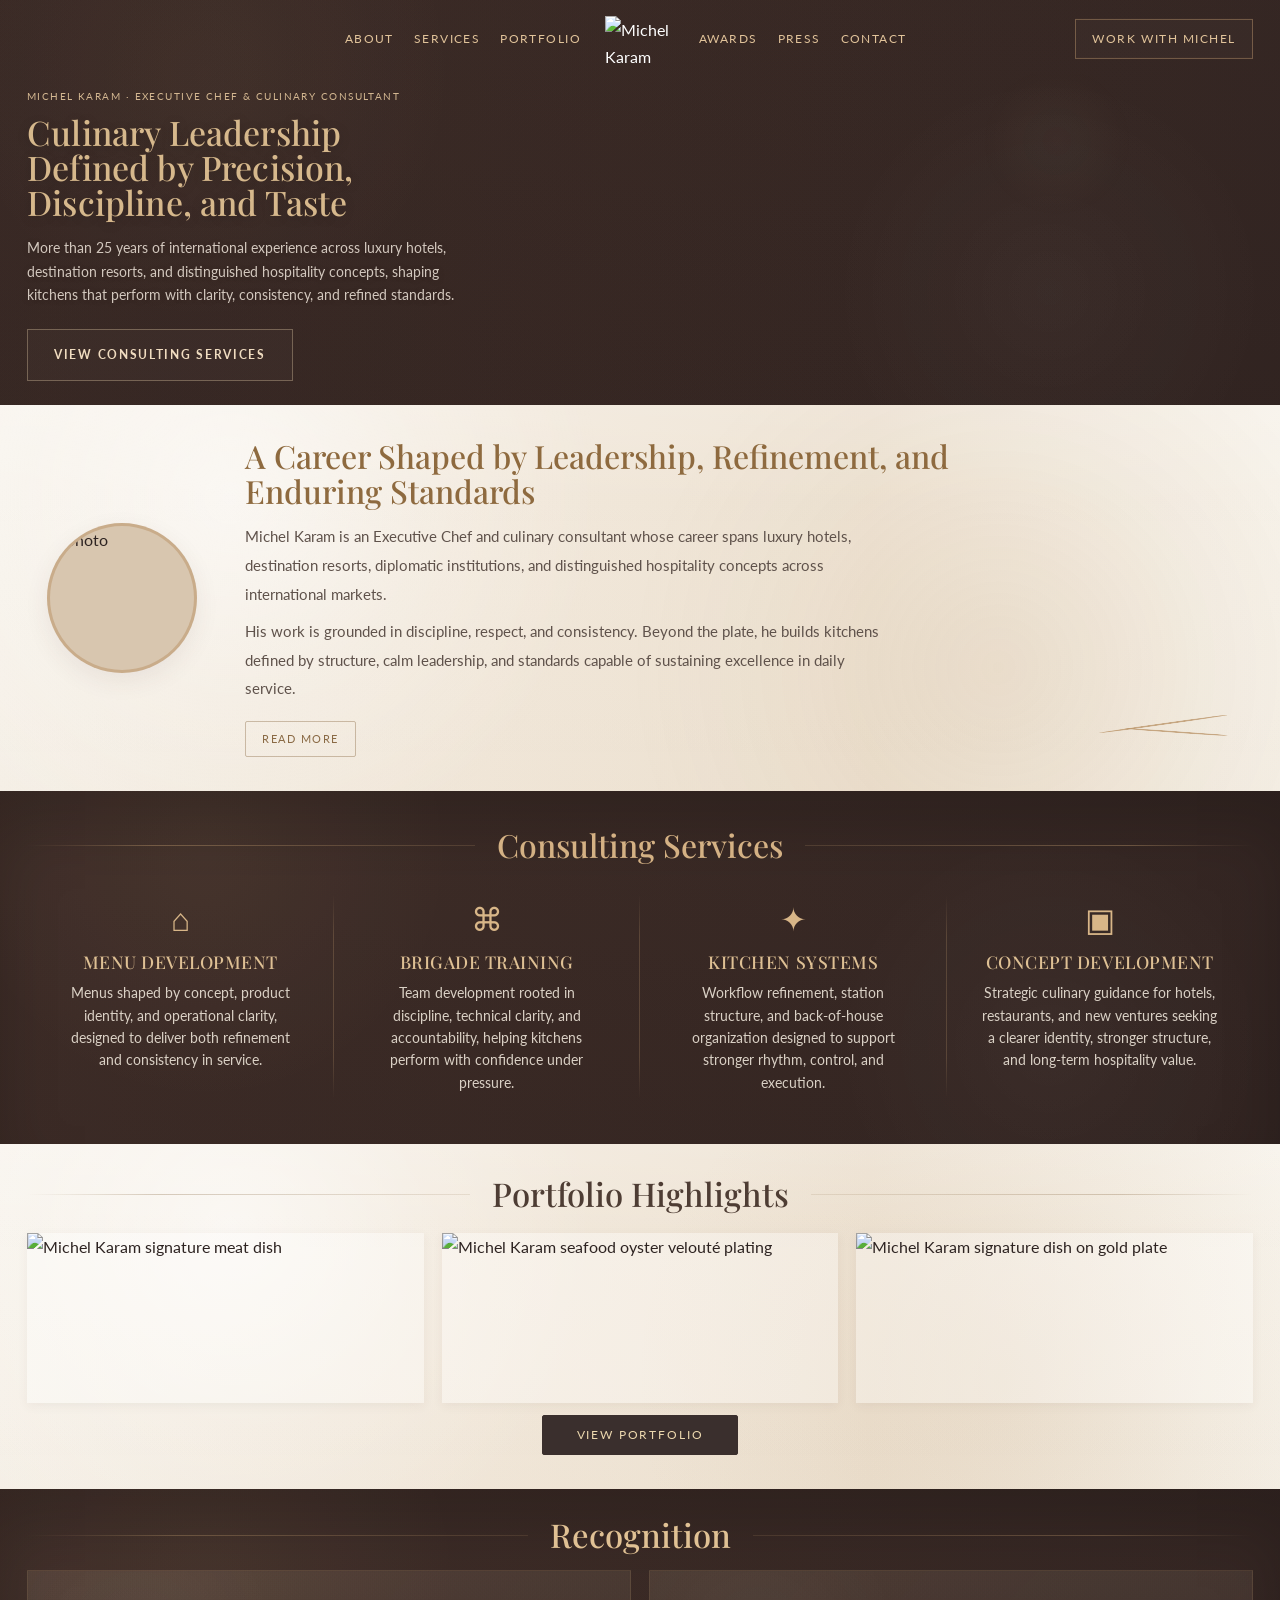
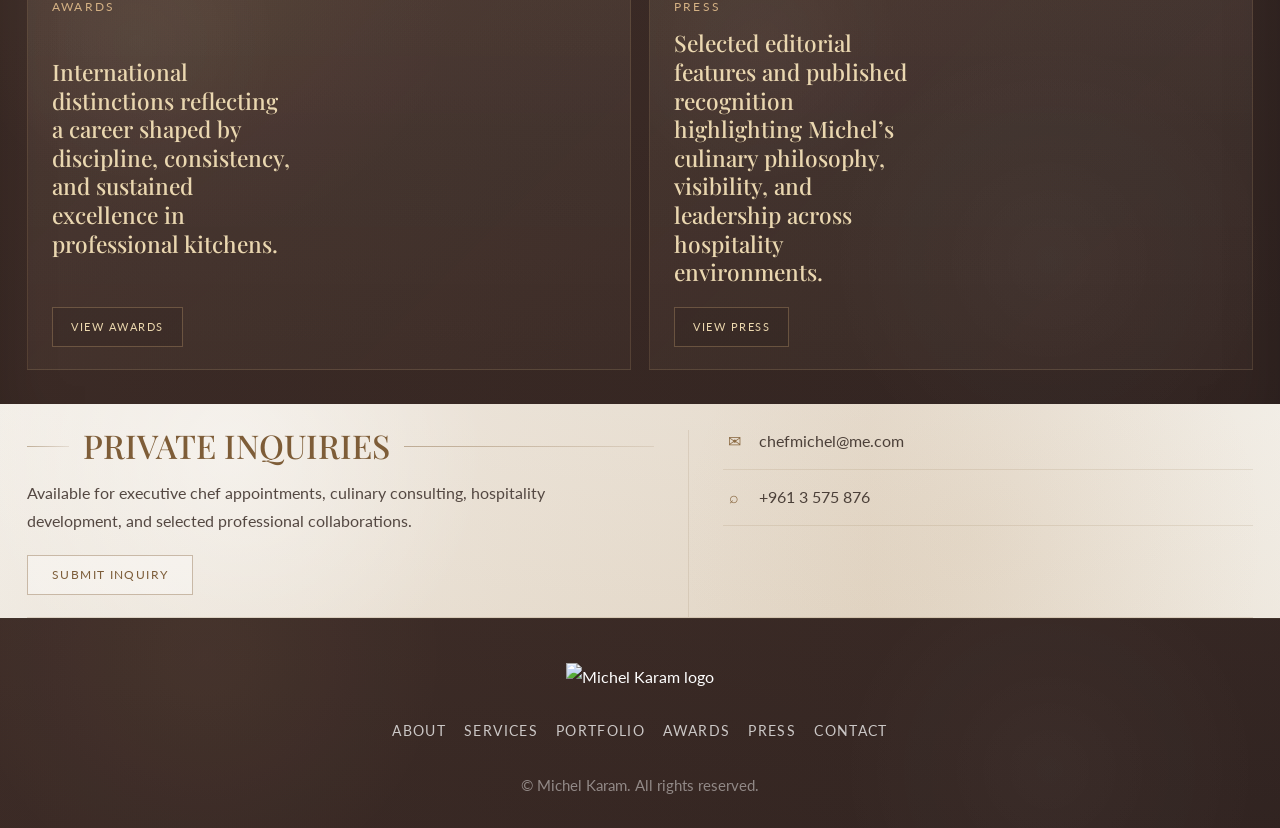
==== index.html @ e35ed252 "update" ====
<!DOCTYPE html>
<html lang="en">
<head>
  <meta charset="UTF-8" />
  <meta name="viewport" content="width=device-width, initial-scale=1.0" />
  <link rel="icon" type="image/png" href="/chef-michel-karam/assets/favicon/favicon.png">

  <title>Michel Karam | Executive Chef & Culinary Consultant</title>
  <meta
    name="description"
    content="Michel Karam is an Executive Chef and culinary consultant with over 25 years of international experience shaping refined kitchens, hospitality concepts, and high-performance culinary operations."
  />

  <!-- Fonts -->
  <link rel="preconnect" href="https://fonts.googleapis.com" />
  <link rel="preconnect" href="https://fonts.gstatic.com" crossorigin />
  <link
    href="https://fonts.googleapis.com/css2?family=Cormorant+Garamond:wght@400;500;600;700&family=Lato:wght@300;400;400;700&family=Playfair+Display:wght@500;600;700;800&display=swap"
    rel="stylesheet"
  />

  <link rel="stylesheet" href="style.css" />
</head>
<body>

  <!-- HERO / TOP SECTION -->
  <section class="hero-shell">
    <div class="hero-shell-overlay"></div>

    <header class="hero-header">
      <div class="container hero-header-inner">
        <div class="hero-nav-center">
          <nav class="hero-nav hero-nav-left">
            <a href="about.html">About</a>
            <a href="services.html">Services</a>
            <a href="portfolio.html">Portfolio</a>
          </nav>

          <a href="index.html" class="hero-brand" aria-label="Michel Karam Home">
            <img src="assets/Logo/mk-monogram.png" alt="Michel Karam monogram" />
          </a>

          <nav class="hero-nav hero-nav-right">
            <a href="awards.html">Awards</a>
            <a href="press.html">Press</a>
            <a href="contact.html">Contact</a>
          </nav>
        </div>

        <a href="contact.html" class="hero-top-cta">Work With Michel</a>

        <button class="nav-toggle hero-mobile-toggle" id="navToggle" aria-label="Open menu" aria-expanded="false">
          <span></span>
          <span></span>
          <span></span>
        </button>
      </div>

      <div class="container">
        <nav class="mobile-hero-nav" id="siteNav">
          <a href="about.html">About</a>
          <a href="services.html">Services</a>
          <a href="portfolio.html">Portfolio</a>
          <a href="awards.html">Awards</a>
          <a href="press.html">Press</a>
          <a href="contact.html">Contact</a>
        </nav>
      </div>
    </header>

    <div class="container hero-stage">
      <div class="hero-text-block reveal">
        <p class="hero-kicker">Michel Karam · Executive Chef &amp; Culinary Consultant</p>
        <h1>
          Culinary Leadership
          <br />
          Defined by Precision,
          <br />
          Discipline, and Taste
        </h1>

        <p class="hero-subtext">
          More than 25 years of international experience across luxury hotels, destination resorts, and distinguished hospitality concepts, shaping kitchens that perform with clarity, consistency, and refined standards.
        </p>

        <a href="services.html" class="hero-outline-btn">View Consulting Services</a>
      </div>

      <div class="hero-image-side reveal" aria-hidden="true">
        <div class="hero-figure"></div>
      </div>
    </div>
  </section>

  <!-- About Preview -->
  <section class="section section-paper about-preview-section">
    <div class="container">
      <div class="about-preview-wrap">
        <div class="about-preview-image reveal">
          <div class="portrait-circle">
            <img
  src="assets/Chef/DSC_0033.JPG"
  alt="photo"
/>
          </div>
        </div>

        <div class="about-preview-content reveal">
          <p class="eyebrow eyebrow-dark">About Michel Karam</p>

          <h2 class="about-title">
            A Career Shaped by
            Leadership, Refinement,
            and Enduring Standards
          </h2>

          <p class="about-copy">
            Michel Karam is an Executive Chef and culinary consultant whose career spans luxury hotels, destination resorts, diplomatic institutions, and distinguished hospitality concepts across international markets.
          </p>

          <p class="about-copy">
            His work is grounded in discipline, respect, and consistency. Beyond the plate, he builds kitchens defined by structure, calm leadership, and standards capable of sustaining excellence in daily service.
          </p>

          <div class="about-preview-bottom">
            <a href="about.html" class="btn btn-light-outline">Read More</a>
          </div>
        </div>

        <div class="about-preview-accent reveal" aria-hidden="true">
          <div class="about-signature-line"></div>
        </div>
      </div>
    </div>
  </section>

  <!-- Services -->
  <section class="section section-stone services-showcase">
    <div class="container">
      <div class="services-heading reveal">
        <span class="services-line"></span>
        <h2>Consulting Services</h2>
        <span class="services-line"></span>
      </div>

      <div class="services-showcase-grid">
        <article class="service-showcase-card reveal">
          <div class="service-showcase-icon">⌂</div>
          <h3>Menu Development</h3>
          <p>
            Menus shaped by concept, product identity, and operational clarity, designed to deliver both refinement and consistency in service.
          </p>
        </article>

        <article class="service-showcase-card reveal">
          <div class="service-showcase-icon">⌘</div>
          <h3>Brigade Training</h3>
          <p>
            Team development rooted in discipline, technical clarity, and accountability, helping kitchens perform with confidence under pressure.
          </p>
        </article>

        <article class="service-showcase-card reveal">
          <div class="service-showcase-icon">✦</div>
          <h3>Kitchen Systems</h3>
          <p>
            Workflow refinement, station structure, and back-of-house organization designed to support stronger rhythm, control, and execution.
          </p>
        </article>

        <article class="service-showcase-card reveal">
          <div class="service-showcase-icon">▣</div>
          <h3>Concept Development</h3>
          <p>
            Strategic culinary guidance for hotels, restaurants, and new ventures seeking a clearer identity, stronger structure, and long-term hospitality value.
          </p>
        </article>
      </div>
    </div>
  </section>

  <!-- Portfolio Preview -->
  <section class="section section-paper highlights-showcase">
    <div class="container">
      <div class="highlights-heading reveal">
        <span class="highlights-line"></span>
        <h2>Portfolio Highlights</h2>
        <span class="highlights-line"></span>
      </div>

      <div class="highlights-grid">
        <a href="portfolio.html" class="highlight-card reveal">
          <img
            src="assets/Meat/beef_signature_edited.png"
            alt="Michel Karam signature meat dish"
          />
        </a>

        <a href="portfolio.html" class="highlight-card reveal">
          <img
            src="assets/Seafood/michel-karam-oyster-veloute-plating.png"
            alt="Michel Karam seafood oyster velouté plating"
          />
        </a>

        <a href="portfolio.html" class="highlight-card reveal">
          <img
            src="assets/Signature_Dishes/michel-karam-modern-salad-gold-plate.png"
            alt="Michel Karam signature dish on gold plate"
          />
        </a>
      </div>

      <div class="highlights-cta reveal">
        <a href="portfolio.html" class="btn btn-dark">View Portfolio</a>
      </div>
    </div>
  </section>

  <!-- Recognition -->
  <section class="section section-stone recognition-showcase">
    <div class="container">
      <div class="recognition-showcase-heading reveal">
        <span class="recognition-line"></span>
        <h2>Recognition</h2>
        <span class="recognition-line"></span>
      </div>

      <div class="recognition-showcase-grid">
        <article class="recognition-showcase-card reveal">
          <p class="recognition-label">Awards</p>
          <h3>International distinctions reflecting a career shaped by discipline, consistency, and sustained excellence in professional kitchens.</h3>
          <a href="awards.html" class="recognition-button">View Awards</a>
        </article>

        <article class="recognition-showcase-card reveal">
          <p class="recognition-label">Press</p>
          <h3>Selected editorial features and published recognition highlighting Michel’s culinary philosophy, visibility, and leadership across hospitality environments.</h3>
          <a href="press.html" class="recognition-button">View Press</a>
        </article>
      </div>
    </div>
  </section>

  <!-- Contact Showcase -->
  <section class="section contact-mockup-band">
    <div class="container">
      <div class="contact-mockup-panel">
        <div class="contact-mockup-top">
          <div class="contact-mockup-left reveal">
            <div class="contact-mockup-heading">
              <span class="contact-mockup-line short"></span>
              <h2>Private Inquiries</h2>
              <span class="contact-mockup-line long"></span>
            </div>

            <p class="contact-mockup-text">
              Available for executive chef appointments, culinary consulting, hospitality development, and selected professional collaborations.
            </p>

            <a href="contact.html" class="contact-mockup-button">Submit Inquiry</a>
          </div>

          <div class="contact-mockup-right reveal">
            <div class="contact-mockup-info-row">
              <span class="contact-mockup-icon">✉</span>
              <a href="mailto:chefmichel@me.com">chefmichel@me.com</a>
            </div>

            <div class="contact-mockup-info-row">
              <span class="contact-mockup-icon">⌕</span>
              <a href="tel:+9613575876">+961 3 575 876</a>
            </div>
          </div>
        </div>
      </div>
    </div>
  </section>

  <footer class="site-footer">
    <div class="container footer-inner">
      <div class="footer-brand">
        <img src="assets/Logo/michel-karam-hero-logo.png" alt="Michel Karam logo" />
      </div>

      <div class="footer-links">
        <a href="about.html">About</a>
        <a href="services.html">Services</a>
        <a href="portfolio.html">Portfolio</a>
        <a href="awards.html">Awards</a>
        <a href="press.html">Press</a>
        <a href="contact.html">Contact</a>
      </div>

      <p class="footer-copy">© Michel Karam. All rights reserved.</p>
    </div>
  </footer>

  <script src="script.js"></script>
</body>
</html>
---- style.css ----
:root {
  --charcoal: #2d2321;
  --charcoal-2: #372a27;
  --charcoal-3: #41312d;
  --gold: #c8a172;
  --gold-deep: #b58c5d;
  --gold-soft: rgba(200, 161, 114, 0.16);
  --ivory: #f5f3ee;
  --ivory-deep: #ece7de;
  --ivory-warm: #efe6d8;
  --ivory-shadow: #e3d6c3;
  --text-light: rgba(255, 255, 255, 0.88);
  --text-muted: rgba(255, 255, 255, 0.68);
  --text-dark: #403a37;
  --text-dark-soft: #5f524b;
  --line-light: rgba(255, 255, 255, 0.12);
  --line-dark: rgba(40, 32, 28, 0.12);

  --font-heading: "Playfair Display", serif;
  --font-body: "Lato", sans-serif;
  --font-accent: "Cormorant Garamond", serif;

  --container: 1240px;
  --radius-lg: 30px;
  --radius-md: 20px;
  --radius-sm: 12px;

  --shadow-soft: 0 12px 34px rgba(0, 0, 0, 0.16);
  --shadow-deep: 0 18px 60px rgba(0, 0, 0, 0.28);

  --transition: 0.32s ease;
}

* {
  margin: 0;
  padding: 0;
  box-sizing: border-box;
}

html {
  scroll-behavior: smooth;
}

body {
  background: var(--charcoal);
  color: #fff;
  font-family: var(--font-body);
  line-height: 1.7;
  overflow-x: hidden;
}

img {
  display: block;
  max-width: 100%;
}

a {
  text-decoration: none;
  color: inherit;
}

button,
input,
textarea {
  font: inherit;
}

.container {
  width: min(100% - 54px, var(--container));
  margin: 0 auto;
}

/* ---------- HERO ---------- */

.hero-shell {
  position: relative;
  height: 405px;
  min-height: 405px;
  max-height: 405px;
  overflow: hidden;
  background:
    linear-gradient(
      180deg,
      rgba(74, 55, 49, 0.14) 0%,
      rgba(45, 33, 31, 0.10) 100%
    ),
    linear-gradient(
      90deg,
      rgba(65, 46, 40, 0.78) 0%,
      rgba(58, 41, 36, 0.82) 50%,
      rgba(50, 36, 33, 0.86) 100%
    ),
    url("assets/Backgrounds/stone-texture.jpg") center/cover no-repeat;
}

.hero-shell::before {
  content: "";
  position: absolute;
  inset: 0;
  background:
    radial-gradient(circle at 16% 18%, rgba(200, 161, 114, 0.06), transparent 22%),
    radial-gradient(circle at 82% 72%, rgba(255, 255, 255, 0.03), transparent 20%);
  mix-blend-mode: screen;
  pointer-events: none;
  z-index: 0;
}

.hero-shell-overlay {
  position: absolute;
  inset: 0;
  z-index: 2;
  background:
    linear-gradient(
      90deg,
      rgba(45, 33, 31, 0.26) 0%,
      rgba(45, 33, 31, 0.18) 22%,
      rgba(45, 33, 31, 0.10) 42%,
      rgba(45, 33, 31, 0.04) 68%,
      rgba(45, 33, 31, 0) 100%
    );
  pointer-events: none;
}

.hero-header {
  position: relative;
  z-index: 5;
  padding-top: 10px;
}

.hero-header-inner {
  position: relative;
  min-height: 58px;
  display: flex;
  align-items: center;
  justify-content: center;
}

.hero-nav-center {
  display: grid;
  grid-template-columns: 1fr auto 1fr;
  align-items: center;
  gap: 24px;
  width: min(100%, 690px);
  margin: 0 auto;
}

.hero-nav {
  display: flex;
  align-items: center;
  gap: 20px;
}

.hero-nav-left {
  justify-content: flex-end;
}

.hero-nav-right {
  justify-content: flex-start;
}

.hero-nav a {
  color: #e1c39a;
  text-transform: uppercase;
  letter-spacing: 0.12em;
  font-size: 0.74rem;
  position: relative;
  transition: var(--transition);
  white-space: nowrap;
}

.hero-nav a::after {
  content: "";
  position: absolute;
  left: 0;
  bottom: -6px;
  width: 0;
  height: 1px;
  background: var(--gold);
  transition: var(--transition);
}

.hero-nav a:hover {
  color: #f0d8b0;
}

.hero-nav a:hover::after {
  width: 100%;
}

.hero-brand {
  width: 70px;
  display: flex;
  align-items: center;
  justify-content: center;
}

.hero-brand img {
  max-height: 47px;
  width: auto;
  object-fit: contain;
  filter: brightness(1.06);
}

.hero-top-cta {
  position: absolute;
  right: 0;
  top: 50%;
  transform: translateY(-50%);
  color: #e1c39a;
  border: 1px solid rgba(200, 161, 114, 0.42);
  padding: 9px 16px;
  text-transform: uppercase;
  letter-spacing: 0.13em;
  font-size: 0.74rem;
  transition: var(--transition);
  background: rgba(255, 255, 255, 0.02);
}

.hero-top-cta:hover {
  background: rgba(200, 161, 114, 0.08);
  border-color: rgba(200, 161, 114, 0.72);
}

.hero-mobile-toggle {
  display: none;
  position: absolute;
  right: 0;
  top: 50%;
  transform: translateY(-50%);
  flex-direction: column;
  gap: 5px;
  background: transparent;
  border: 0;
  cursor: pointer;
}

.hero-mobile-toggle span {
  width: 26px;
  height: 2px;
  background: var(--ivory);
  display: block;
  transition: var(--transition);
}

.mobile-hero-nav {
  display: none;
}

.hero-stage {
  position: relative;
  z-index: 4;
  height: calc(405px - 68px);
  display: grid;
  grid-template-columns: 44% 56%;
  align-items: center;
  gap: 0;
}

.hero-text-block {
  max-width: 500px;
  align-self: center;
  position: relative;
  z-index: 5;
  margin-top: -4px;
}

.hero-kicker {
  color: rgba(225, 195, 154, 0.92);
  text-transform: uppercase;
  letter-spacing: 0.14em;
  font-size: 0.64rem;
  margin-bottom: 10px;
}

.hero-text-block h1 {
  font-family: var(--font-heading);
  font-weight: 500;
  font-size: clamp(2rem, 2.65vw, 3.12rem);
  line-height: 1.03;
  letter-spacing: 0.005em;
  color: #d6b88c;
  margin-bottom: 16px;
  text-shadow: 0 2px 12px rgba(0, 0, 0, 0.18);
}

.hero-subtext {
  max-width: 460px;
  color: rgba(245, 236, 224, 0.82);
  font-size: 0.9rem;
  line-height: 1.65;
  margin-bottom: 22px;
  text-shadow: 0 1px 8px rgba(0, 0, 0, 0.12);
}

.hero-outline-btn {
  display: inline-flex;
  align-items: center;
  justify-content: center;
  min-height: 38px;
  padding: 0 18px;
  border: 1px solid rgba(200, 161, 114, 0.45);
  color: #e1c39a;
  background: rgba(24, 20, 20, 0.12);
  text-transform: uppercase;
  letter-spacing: 0.13em;
  font-size: 0.68rem;
  transition: var(--transition);
}

.hero-outline-btn:hover {
  background: rgba(200, 161, 114, 0.08);
  border-color: rgba(200, 161, 114, 0.72);
  transform: translateY(-1px);
}

.hero-image-side {
  position: relative;
  height: 100%;
  overflow: hidden;
  z-index: 1;
  background: transparent;
}

.hero-figure {
  position: absolute;
  right: -10px;
  bottom: -6px;
  width: 100%;
  height: 100%;
  background: url("assets/Chef/michel-karam-culinary-demonstration.png") no-repeat right bottom / auto 86%;
  filter: saturate(0.82) brightness(0.90) contrast(1.02);
  z-index: 1;
}

.hero-figure::before {
  content: "";
  position: absolute;
  inset: 0;
  background: url("assets/Backgrounds/stone-texture.jpg") center/cover no-repeat;
  opacity: 0.08;
  mix-blend-mode: soft-light;
  pointer-events: none;
}

.hero-figure::after {
  content: "";
  position: absolute;
  inset: 0;
  background: radial-gradient(circle at 70% 20%, rgba(255, 222, 178, 0.03), transparent 14%);
  pointer-events: none;
}

/* ---------- SHARED SECTION BACKGROUNDS ---------- */

.section-stone,
.site-footer {
  background:
    linear-gradient(
      180deg,
      rgba(74, 55, 49, 0.14) 0%,
      rgba(45, 33, 31, 0.10) 100%
    ),
    linear-gradient(
      90deg,
      rgba(65, 46, 40, 0.78) 0%,
      rgba(58, 41, 36, 0.82) 50%,
      rgba(50, 36, 33, 0.86) 100%
    ),
    url("assets/Backgrounds/stone-texture.jpg") center/cover no-repeat;
  position: relative;
  background-repeat: no-repeat;
}

.section-stone::before,
.site-footer::before {
  content: "";
  position: absolute;
  inset: 0;
  background:
    radial-gradient(circle at 16% 18%, rgba(200, 161, 114, 0.06), transparent 22%),
    radial-gradient(circle at 82% 72%, rgba(255, 255, 255, 0.03), transparent 20%);
  mix-blend-mode: screen;
  pointer-events: none;
}

.section-paper {
  position: relative;
  color: var(--charcoal);
  background:
    linear-gradient(
      90deg,
      #f7f2ea 0%,
      #f1e7d9 38%,
      #ece0cf 68%,
      #f6f1e8 100%
    );
}

.section-paper::before {
  content: "";
  position: absolute;
  inset: 0;
  pointer-events: none;
  background:
    radial-gradient(circle at 18% 24%, rgba(255,255,255,0.55) 0%, rgba(255,255,255,0.18) 18%, transparent 34%),
    radial-gradient(circle at 78% 68%, rgba(181,140,93,0.10) 0%, rgba(181,140,93,0.03) 20%, transparent 36%),
    linear-gradient(
      180deg,
      rgba(255,255,255,0.22) 0%,
      rgba(255,255,255,0.08) 24%,
      rgba(227,214,195,0.10) 100%
    );
  z-index: 0;
}

.section-paper::after {
  content: "";
  position: absolute;
  inset: 0;
  pointer-events: none;
  z-index: 0;
  opacity: 0.35;
  background-image:
    radial-gradient(rgba(120, 96, 70, 0.10) 0.55px, transparent 0.7px),
    radial-gradient(rgba(255,255,255,0.22) 0.45px, transparent 0.6px),
    linear-gradient(rgba(255,255,255,0.04), rgba(255,255,255,0.02));
  background-size:
    8px 8px,
    13px 13px,
    100% 100%;
  background-position:
    0 0,
    4px 5px,
    0 0;
  mix-blend-mode: multiply;
}

/* ---------- GENERAL SECTION STYLES ---------- */

.section {
  padding: 110px 0;
  position: relative;
}

.section > .container {
  position: relative;
  z-index: 1;
}

.section-heading {
  max-width: 900px;
  margin-bottom: 44px;
}

.section-heading.center {
  text-align: center;
  margin-inline: auto;
}

.eyebrow,
.eyebrow-dark {
  font-size: 0.9rem;
  text-transform: uppercase;
  letter-spacing: 0.22em;
  margin-bottom: 16px;
  font-weight: 700;
}

.eyebrow {
  color: var(--gold);
}

.eyebrow-dark {
  color: #8f7440;
}

.section-title {
  font-family: var(--font-heading);
  font-size: clamp(2.1rem, 3.6vw, 3.7rem);
  line-height: 1.1;
  margin-bottom: 16px;
}

.section-title-dark {
  color: #5f4a2c;
}

.section-text {
  font-size: 1.05rem;
  color: var(--text-light);
  margin-bottom: 18px;
}

.section-text-dark {
  color: var(--text-dark);
}

/* ---------- ABOUT PREVIEW ---------- */

.about-preview-section {
  padding-top: 34px;
  padding-bottom: 34px;
}

.about-preview-wrap {
  display: grid;
  grid-template-columns: 190px minmax(0, 1fr) 180px;
  align-items: center;
  gap: 28px;
  min-height: 210px;
}

.about-preview-image {
  display: flex;
  justify-content: center;
  align-items: center;
}

.portrait-circle {
  width: 150px;
  height: 150px;
  border-radius: 50%;
  overflow: hidden;
  border: 3px solid rgba(181, 140, 93, 0.45);
  box-shadow: 0 8px 24px rgba(77, 55, 47, 0.08);
  background: #d8c6af;
}

.portrait-circle img {
  width: 100%;
  height: 100%;
  object-fit: cover;
}

.about-preview-content {
  max-width: 100%;
}

.about-preview-content .eyebrow {
  display: none;
}

.about-title {
  font-family: var(--font-heading);
  font-weight: 500;
  font-size: 2rem;
  line-height: 1.08;
  color: #8e6a3f;
  margin-bottom: 14px;
}

.about-copy {
  max-width: 640px;
  color: var(--text-dark-soft);
  font-size: 0.95rem;
  line-height: 1.9;
  margin-bottom: 8px;
}

.about-preview-bottom {
  margin-top: 18px;
}

.about-preview-accent {
  display: flex;
  align-items: flex-end;
  justify-content: center;
  min-height: 100%;
}

.about-signature-line {
  position: relative;
  width: 130px;
  height: 52px;
}

.about-signature-line::before,
.about-signature-line::after {
  content: "";
  position: absolute;
  left: 0;
  right: 0;
  border-bottom: 2px solid rgba(181, 140, 93, 0.7);
  border-radius: 50%;
}

.about-signature-line::before {
  top: 18px;
  transform: rotate(-8deg);
}

.about-signature-line::after {
  top: 26px;
  width: 80%;
  left: 20%;
  transform: rotate(4deg);
}

/* ---------- BUTTONS ---------- */

.btn {
  display: inline-flex;
  align-items: center;
  justify-content: center;
  min-height: 54px;
  padding: 0 24px;
  border-radius: 2px;
  font-size: 0.94rem;
  text-transform: uppercase;
  letter-spacing: 0.14em;
  transition: var(--transition);
  border: 1px solid transparent;
}

.btn-gold {
  background: transparent;
  border-color: rgba(200, 161, 114, 0.6);
  color: #ecd8ae;
}

.btn-gold:hover {
  background: rgba(200, 161, 114, 0.1);
  transform: translateY(-2px);
}

.btn-dark {
  background: #2e2727;
  color: var(--ivory);
  border-color: #2e2727;
}

.btn-dark:hover {
  background: #3a3232;
}

.btn-light-outline {
  min-height: 36px;
  padding: 0 16px;
  background: transparent;
  color: #8a6a45;
  border-color: rgba(138, 106, 69, 0.4);
  font-size: 0.68rem;
  letter-spacing: 0.14em;
}

.btn-light-outline:hover {
  background: rgba(123, 96, 48, 0.06);
}

/* ---------- SERVICES SHOWCASE ---------- */

.services-showcase {
  padding-top: 38px;
  padding-bottom: 38px;
}

.services-heading {
  display: grid;
  grid-template-columns: 1fr auto 1fr;
  align-items: center;
  gap: 22px;
  margin-bottom: 26px;
}

.services-heading h2 {
  font-family: var(--font-heading);
  font-weight: 500;
  font-size: 2rem;
  line-height: 1;
  color: #d4b184;
  text-align: center;
}

.services-line {
  height: 1px;
  background: linear-gradient(
    90deg,
    rgba(200, 161, 114, 0) 0%,
    rgba(200, 161, 114, 0.38) 28%,
    rgba(200, 161, 114, 0.18) 100%
  );
}

.services-heading .services-line:last-child {
  background: linear-gradient(
    90deg,
    rgba(200, 161, 114, 0.18) 0%,
    rgba(200, 161, 114, 0.38) 72%,
    rgba(200, 161, 114, 0) 100%
  );
}

.services-showcase-grid {
  display: grid;
  grid-template-columns: repeat(4, 1fr);
  gap: 0;
  align-items: stretch;
}

.service-showcase-card {
  padding: 18px 24px 12px;
  text-align: center;
  position: relative;
}

.service-showcase-card:not(:last-child)::after {
  content: "";
  position: absolute;
  top: 8px;
  right: 0;
  width: 1px;
  height: calc(100% - 16px);
  background: linear-gradient(
    180deg,
    rgba(200, 161, 114, 0) 0%,
    rgba(200, 161, 114, 0.24) 20%,
    rgba(200, 161, 114, 0.24) 80%,
    rgba(200, 161, 114, 0) 100%
  );
}

.service-showcase-icon {
  font-size: 2rem;
  line-height: 1;
  color: #d8b688;
  margin-bottom: 14px;
  font-family: var(--font-accent);
}

.service-showcase-card h3 {
  font-family: var(--font-heading);
  font-weight: 500;
  font-size: 1.1rem;
  line-height: 1.2;
  color: #dec094;
  text-transform: uppercase;
  letter-spacing: 0.03em;
  margin-bottom: 10px;
}

.service-showcase-card p {
  max-width: 235px;
  margin: 0 auto;
  color: rgba(245, 236, 224, 0.86);
  font-size: 0.9rem;
  line-height: 1.55;
}

/* ---------- HIGHLIGHTS SHOWCASE ---------- */

.highlights-showcase {
  padding-top: 34px;
  padding-bottom: 34px;
}

.highlights-heading {
  display: grid;
  grid-template-columns: 1fr auto 1fr;
  align-items: center;
  gap: 22px;
  margin-bottom: 22px;
}

.highlights-heading h2 {
  font-family: var(--font-heading);
  font-weight: 500;
  font-size: 2.05rem;
  line-height: 1;
  color: #4e3d34;
  text-align: center;
}

.highlights-line {
  height: 1px;
  background: linear-gradient(
    90deg,
    rgba(138, 106, 69, 0) 0%,
    rgba(138, 106, 69, 0.32) 30%,
    rgba(138, 106, 69, 0.14) 100%
  );
}

.highlights-heading .highlights-line:last-child {
  background: linear-gradient(
    90deg,
    rgba(138, 106, 69, 0.14) 0%,
    rgba(138, 106, 69, 0.32) 70%,
    rgba(138, 106, 69, 0) 100%
  );
}

.highlights-grid {
  display: grid;
  grid-template-columns: repeat(3, 1fr);
  gap: 18px;
  align-items: stretch;
}

.highlight-card {
  display: block;
  overflow: hidden;
  background: rgba(255, 255, 255, 0.35);
  box-shadow: 0 3px 10px rgba(77, 55, 47, 0.06);
  transition: transform 0.28s ease;
}

.highlight-card:hover {
  transform: translateY(-2px);
}

.highlight-card img {
  width: 100%;
  height: 170px;
  object-fit: cover;
  display: block;
}

.highlights-cta {
  margin-top: 12px;
  display: flex;
  justify-content: center;
}

.highlights-cta .btn-dark {
  min-height: 40px;
  padding: 0 34px;
  background: #3a2f2d;
  border-color: #3a2f2d;
  color: #ecd8ae;
  letter-spacing: 0.16em;
  font-size: 0.72rem;
}

.highlights-cta .btn-dark:hover {
  background: #4a3a35;
  border-color: #4a3a35;
}

/* ---------- RECOGNITION SHOWCASE ---------- */

.recognition-showcase {
  padding-top: 30px;
  padding-bottom: 34px;
}

.recognition-showcase-heading {
  display: grid;
  grid-template-columns: 1fr auto 1fr;
  align-items: center;
  gap: 22px;
  margin: 0 auto 18px;
  text-align: center;
}

.recognition-showcase-heading h2 {
  font-family: var(--font-heading);
  font-weight: 500;
  font-size: 2.05rem;
  line-height: 1;
  color: #e0c194;
  text-align: center;
}

.recognition-line {
  height: 1px;
  background: linear-gradient(
    90deg,
    rgba(200, 161, 114, 0) 0%,
    rgba(200, 161, 114, 0.32) 30%,
    rgba(200, 161, 114, 0.14) 100%
  );
}

.recognition-showcase-heading .recognition-line:last-child {
  background: linear-gradient(
    90deg,
    rgba(200, 161, 114, 0.14) 0%,
    rgba(200, 161, 114, 0.32) 70%,
    rgba(200, 161, 114, 0) 100%
  );
}

.recognition-showcase-grid {
  display: grid;
  grid-template-columns: repeat(2, 1fr);
  gap: 18px;
  align-items: stretch;
}

.recognition-showcase-card {
  position: relative;
  min-height: 190px;
  padding: 26px 24px 22px;
  background:
    linear-gradient(
      180deg,
      rgba(255, 255, 255, 0.045) 0%,
      rgba(255, 255, 255, 0.015) 100%
    ),
    linear-gradient(
      135deg,
      rgba(200, 161, 114, 0.05) 0%,
      rgba(200, 161, 114, 0.015) 100%
    );
  border: 1px solid rgba(200, 161, 114, 0.16);
  display: flex;
  flex-direction: column;
  justify-content: space-between;
  overflow: hidden;
}

.recognition-showcase-card::before {
  content: "";
  position: absolute;
  inset: 0;
  background:
    radial-gradient(circle at 18% 18%, rgba(255,255,255,0.035), transparent 24%),
    linear-gradient(
      180deg,
      rgba(200,161,114,0.03) 0%,
      rgba(200,161,114,0) 42%
    );
  pointer-events: none;
}

.recognition-label {
  position: relative;
  z-index: 1;
  color: #d4b184;
  text-transform: uppercase;
  letter-spacing: 0.18em;
  font-size: 0.76rem;
  margin-bottom: 12px;
}

.recognition-showcase-card h3 {
  position: relative;
  z-index: 1;
  font-family: var(--font-heading);
  font-weight: 500;
  font-size: 1.42rem;
  line-height: 1.26;
  color: #ead7b0;
  max-width: 17ch;
  margin-bottom: 20px;
}

.recognition-button {
  position: relative;
  z-index: 1;
  display: inline-flex;
  align-items: center;
  justify-content: center;
  min-height: 40px;
  padding: 0 18px;
  width: fit-content;
  border: 1px solid rgba(200, 161, 114, 0.34);
  color: #ecd8ae;
  background: rgba(24, 20, 20, 0.14);
  text-transform: uppercase;
  letter-spacing: 0.14em;
  font-size: 0.68rem;
  transition: var(--transition);
}

.recognition-button:hover {
  background: rgba(200, 161, 114, 0.08);
  border-color: rgba(200, 161, 114, 0.62);
  transform: translateY(-1px);
}

/* ---------- CONTACT MOCKUP BAND ---------- */

.contact-mockup-band {
  padding-top: 0;
  padding-bottom: 0;
  background:
    linear-gradient(
      90deg,
      rgba(247, 242, 234, 0.97) 0%,
      rgba(241, 231, 217, 0.95) 40%,
      rgba(236, 224, 207, 0.95) 68%,
      rgba(246, 241, 232, 0.97) 100%
    );
  position: relative;
}

.contact-mockup-band::before {
  content: "";
  position: absolute;
  inset: 0;
  background:
    radial-gradient(circle at 18% 22%, rgba(255,255,255,0.42), transparent 24%),
    radial-gradient(circle at 76% 62%, rgba(181,140,93,0.08), transparent 30%),
    linear-gradient(
      180deg,
      rgba(255,255,255,0.14) 0%,
      rgba(227,214,195,0.08) 100%
    );
  pointer-events: none;
}

.contact-mockup-band::after {
  content: "";
  position: absolute;
  inset: 0;
  pointer-events: none;
  opacity: 0.22;
  background-image:
    radial-gradient(rgba(120, 96, 70, 0.10) 0.55px, transparent 0.7px),
    radial-gradient(rgba(255,255,255,0.18) 0.45px, transparent 0.6px);
  background-size: 8px 8px, 13px 13px;
  background-position: 0 0, 4px 5px;
  mix-blend-mode: multiply;
}

.contact-mockup-band .container {
  position: relative;
  z-index: 1;
}

.contact-mockup-panel {
  padding: 26px 0 0;
}

.contact-mockup-top {
  display: grid;
  grid-template-columns: 1.08fr 0.92fr;
  gap: 0;
  align-items: stretch;
  border-bottom: 1px solid rgba(138, 106, 69, 0.18);
}

.contact-mockup-left {
  padding: 0 34px 22px 0;
  border-right: 1px solid rgba(138, 106, 69, 0.14);
}

.contact-mockup-heading {
  display: grid;
  grid-template-columns: 42px auto 1fr;
  align-items: center;
  gap: 14px;
  margin-bottom: 16px;
}

.contact-mockup-heading h2 {
  font-family: var(--font-heading);
  font-weight: 500;
  font-size: 2.05rem;
  line-height: 1;
  color: #7e5d38;
  text-transform: uppercase;
}

.contact-mockup-line {
  height: 1px;
  background: linear-gradient(
    90deg,
    rgba(138, 106, 69, 0.48) 0%,
    rgba(138, 106, 69, 0.14) 100%
  );
}

.contact-mockup-line.short {
  width: 42px;
}

.contact-mockup-line.long {
  width: 100%;
}

.contact-mockup-text {
  max-width: 560px;
  color: #544842;
  font-size: 1rem;
  line-height: 1.75;
  margin-bottom: 20px;
}

.contact-mockup-button {
  display: inline-flex;
  align-items: center;
  justify-content: center;
  min-height: 40px;
  padding: 0 24px;
  border: 1px solid rgba(138, 106, 69, 0.42);
  background: rgba(255, 255, 255, 0.32);
  color: #7d5d39;
  text-transform: uppercase;
  letter-spacing: 0.12em;
  font-size: 0.72rem;
  transition: var(--transition);
}

.contact-mockup-button:hover {
  background: rgba(138, 106, 69, 0.06);
  border-color: rgba(138, 106, 69, 0.68);
  transform: translateY(-1px);
}

.contact-mockup-right {
  padding: 0 0 22px 34px;
  display: flex;
  flex-direction: column;
  justify-content: flex-start;
}

.contact-mockup-info-row {
  display: flex;
  align-items: center;
  gap: 14px;
  padding: 0 0 16px;
  margin-bottom: 16px;
  border-bottom: 1px solid rgba(138, 106, 69, 0.14);
}

.contact-mockup-icon {
  width: 22px;
  text-align: center;
  color: #8b6a43;
  font-size: 1rem;
  line-height: 1;
  flex: 0 0 22px;
}

.contact-mockup-info-row a {
  color: #4c4039;
  font-size: 1.02rem;
  line-height: 1.4;
}

.contact-mockup-socials {
  display: flex;
  align-items: center;
  gap: 0;
  padding-top: 4px;
}

.contact-mockup-socials a {
  min-width: 68px;
  height: 44px;
  display: inline-flex;
  align-items: center;
  justify-content: center;
  color: #7e5d38;
  font-family: var(--font-heading);
  font-size: 1.6rem;
  border-right: 1px solid rgba(138, 106, 69, 0.14);
  transition: var(--transition);
  text-transform: lowercase;
}

.contact-mockup-socials a:first-child {
  border-left: 1px solid rgba(138, 106, 69, 0.14);
}

.contact-mockup-socials a:hover {
  background: rgba(138, 106, 69, 0.05);
}

.contact-mockup-brand {
  text-align: center;
  padding: 16px 0 18px;
  border-top: 1px solid rgba(138, 106, 69, 0.12);
}

.contact-mockup-brand-title {
  font-family: var(--font-heading);
  font-weight: 500;
  font-size: 2.55rem;
  line-height: 1;
  color: #7a5935;
  margin-bottom: 8px;
}

.contact-mockup-brand-subtitle {
  text-transform: uppercase;
  letter-spacing: 0.16em;
  font-size: 0.82rem;
  color: #8f744f;
}

/* ---------- CONTACT LEGACY ---------- */

.section-contact-band {
  padding-top: 100px;
  padding-bottom: 100px;
}

.contact-band-grid {
  display: grid;
  grid-template-columns: 1.1fr 0.9fr;
  gap: 44px;
  align-items: start;
}

.contact-band-grid-light {
  align-items: center;
}

.contact-band-copy .section-title {
  max-width: 12ch;
}

.contact-band-info-light {
  padding-left: 10px;
}

.contact-info-card {
  padding: 20px 0;
  border-bottom: 1px solid rgba(200, 161, 114, 0.18);
}

.contact-info-card p {
  color: var(--gold);
  text-transform: uppercase;
  letter-spacing: 0.12em;
  font-size: 0.82rem;
  margin-bottom: 8px;
}

.contact-info-card a {
  color: var(--ivory);
  font-size: 1.08rem;
}

.contact-info-card-light {
  border-bottom: 1px solid rgba(95, 74, 44, 0.14);
}

.contact-info-card-light p {
  color: #8f7440;
}

.contact-info-card-light a {
  color: #403a37;
}

.contact-socials {
  display: flex;
  gap: 18px;
  flex-wrap: wrap;
  margin-top: 28px;
}

.contact-socials a {
  color: #e6d4b0;
  border-bottom: 1px solid rgba(230, 212, 176, 0.32);
  padding-bottom: 2px;
}

.contact-socials-light a {
  color: #6f5930;
  border-bottom: 1px solid rgba(111, 89, 48, 0.22);
}

/* ---------- FOOTER ---------- */

.site-footer {
  border-top: 1px solid rgba(200, 161, 114, 0.12);
  padding: 44px 0 30px;
  text-align: center;
}

.footer-inner {
  display: grid;
  gap: 22px;
  justify-items: center;
}

.footer-brand img {
  max-height: 150px;
  width: auto;
  object-fit: contain;
}

.footer-title {
  font-family: var(--font-heading);
  font-size: 3rem;
  color: #e8d9b5;
}

.footer-subtitle {
  text-transform: uppercase;
  letter-spacing: 0.18em;
  color: rgba(255, 255, 255, 0.72);
  font-size: 0.9rem;
}

.footer-links {
  display: flex;
  flex-wrap: wrap;
  justify-content: center;
  gap: 18px;
  margin-top: 8px;
}

.footer-links a {
  color: rgba(255, 255, 255, 0.74);
  text-transform: uppercase;
  letter-spacing: 0.1em;
  font-size: 0.85rem;
}

.footer-copy {
  color: rgba(255, 255, 255, 0.45);
  font-size: 0.92rem;
  margin-top: 8px;
}

/* ---------- REVEAL ---------- */

.reveal {
  opacity: 1;
  transform: translateY(0);
  transition: opacity 0.7s ease, transform 0.7s ease;
}

.reveal.hidden {
  opacity: 0;
  transform: translateY(32px);
}

/* ---------- ABOUT PAGE ---------- */

.hero-nav a[aria-current="page"],
.mobile-hero-nav a[aria-current="page"] {
  color: #f0d8b0;
}

.hero-nav a[aria-current="page"]::after {
  width: 100%;
}

/* HERO + SHARED DARK LANGUAGE */

.about-hero,
.philosophy-section,
.about-closing-section {
  position: relative;
  overflow: hidden;
  background:
    linear-gradient(
      90deg,
      rgba(65, 46, 40, 0.78) 0%,
      rgba(58, 41, 36, 0.82) 50%,
      rgba(50, 36, 33, 0.86) 100%
    ),
    linear-gradient(
      180deg,
      rgba(74, 55, 49, 0.14) 0%,
      rgba(45, 33, 31, 0.10) 100%
    ),
    url("assets/Backgrounds/stone-texture.jpg") center/cover no-repeat;
}

.about-hero {
  padding-top: 10px;
  padding-bottom: 52px;
}

.about-hero::before,
.philosophy-section::before,
.about-closing-section::before {
  content: "";
  position: absolute;
  inset: 0;
  background:
    radial-gradient(circle at 16% 18%, rgba(200, 161, 114, 0.06), transparent 22%),
    radial-gradient(circle at 82% 72%, rgba(255, 255, 255, 0.03), transparent 20%),
    linear-gradient(
      180deg,
      rgba(255, 255, 255, 0.04) 0%,
      rgba(255, 255, 255, 0.01) 100%
    );
  mix-blend-mode: screen;
  pointer-events: none;
}

.about-hero .hero-header {
  position: relative;
  z-index: 5;
}

.about-hero-grid,
.philosophy-grid,
.about-closing-grid {
  position: relative;
  z-index: 2;
}

.about-hero-grid {
  display: grid;
  grid-template-columns: minmax(0, 1fr) 380px;
  align-items: center;
  gap: 42px;
  min-height: 300px;
  padding-top: 18px;
}

.about-hero-text {
  max-width: 620px;
}

.about-hero-text h1,
.philosophy-section .section-title,
.about-closing-section .section-title {
  font-family: var(--font-heading);
  font-weight: 500;
  letter-spacing: 0.005em;
  color: #ecd8b5;
  text-shadow: 0 2px 12px rgba(0, 0, 0, 0.16);
}

.about-hero-text h1 {
  font-size: clamp(2.35rem, 4vw, 4rem);
  line-height: 0.98;
  margin-bottom: 18px;
}

.about-hero-description,
.philosophy-section .section-text,
.about-closing-section .section-text {
  color: rgba(248, 238, 226, 0.78);
  font-size: 1rem;
  line-height: 1.9;
}

.about-hero-description {
  max-width: 620px;
  margin-bottom: 24px;
}

.philosophy-section .eyebrow,
.about-closing-section .eyebrow,
.about-hero .hero-kicker {
  color: #d9bc92;
  text-transform: uppercase;
  letter-spacing: 0.15em;
}

.about-hero-actions {
  display: flex;
  align-items: center;
  gap: 18px;
  flex-wrap: wrap;
}

/* UNIFIED BUTTONS */

.hero-outline-btn,
.about-closing-section .btn-light-outline,
.about-closing-section .btn-dark {
  min-height: 52px;
  padding: 0 26px;
  display: inline-flex;
  align-items: center;
  justify-content: center;
  border-radius: 0;
  text-transform: uppercase;
  letter-spacing: 0.14em;
  font-size: 0.76rem;
  font-weight: 700;
  transition: 0.28s ease;
}

/* Hero outline style reused for closing buttons */
.hero-outline-btn,
.about-closing-section .btn-light-outline,
.about-closing-section .btn-dark {
  border: 1px solid rgba(230, 207, 170, 0.34);
  color: #f0dcc0;
  background: rgba(255, 255, 255, 0.02);
  box-shadow: none;
}

.hero-outline-btn:hover,
.about-closing-section .btn-light-outline:hover,
.about-closing-section .btn-dark:hover {
  background: rgba(255, 255, 255, 0.05);
  border-color: rgba(230, 207, 170, 0.52);
  color: #f4e4c9;
  transform: none;
}

/* Text link button */
.hero-text-link {
  color: #e6cfaa;
  text-transform: uppercase;
  letter-spacing: 0.14em;
  font-size: 0.74rem;
  position: relative;
}

.hero-text-link::after {
  content: "";
  position: absolute;
  left: 0;
  bottom: -6px;
  width: 100%;
  height: 1px;
  background: rgba(230, 207, 170, 0.46);
}

.about-hero-image {
  display: flex;
  justify-content: flex-end;
}

.about-hero-image img {
  width: 100%;
  max-width: 380px;
  height: 300px;
  object-fit: cover;
  object-position: center;
  border-radius: 14px;
  border: 1px solid rgba(212, 175, 55, 0.22);
  box-shadow: 0 15px 40px rgba(0, 0, 0, 0.32);
}

/* STORY */

.about-story-section {
  padding-top: 92px;
  padding-bottom: 92px;
}

.about-story-grid {
  display: grid;
  grid-template-columns: 380px minmax(0, 1fr);
  gap: 56px;
  align-items: center;
}

.about-story-image-frame {
  position: relative;
  overflow: hidden;
  border-radius: 28px;
  box-shadow: 0 16px 34px rgba(66, 45, 34, 0.12);
  background: linear-gradient(
    180deg,
    rgba(255, 255, 255, 0.26) 0%,
    rgba(232, 220, 205, 0.42) 100%
  );
  border: 1px solid rgba(138, 106, 69, 0.16);
}

.about-story-image-frame::before {
  content: "";
  position: absolute;
  inset: 0;
  border: 1px solid rgba(181, 140, 93, 0.16);
  border-radius: 28px;
  pointer-events: none;
}

.about-story-image-frame img {
  width: 100%;
  height: 560px;
  object-fit: cover;
}

.about-story-content {
  max-width: 760px;
}

.about-story-text {
  color: #554941;
  font-size: 1rem;
  line-height: 1.95;
  margin-bottom: 16px;
}

.about-story-signature {
  margin-top: 28px;
  display: flex;
  align-items: center;
  gap: 14px;
  flex-wrap: wrap;
}

.about-story-signature span {
  width: 88px;
  height: 1px;
  background: linear-gradient(
    90deg,
    rgba(138, 106, 69, 0.78) 0%,
    rgba(138, 106, 69, 0.18) 100%
  );
}

.about-story-signature p {
  color: #8c6c44;
  text-transform: uppercase;
  letter-spacing: 0.16em;
  font-size: 0.72rem;
  font-weight: 700;
}

/* PHILOSOPHY */

.philosophy-section {
  padding-top: 92px;
  padding-bottom: 92px;
}

.philosophy-grid {
  display: grid;
  grid-template-columns: minmax(0, 1fr) 460px;
  gap: 48px;
  align-items: center;
}

.philosophy-copy {
  max-width: 740px;
}

.philosophy-aside {
  display: grid;
  gap: 22px;
}

.philosophy-quote-card {
  position: relative;
  padding: 28px 28px 24px;
  border-radius: 14px;
  border: 1px solid rgba(200, 161, 114, 0.14);
  background:
    linear-gradient(
      180deg,
      rgba(255, 255, 255, 0.04) 0%,
      rgba(255, 255, 255, 0.01) 100%
    ),
    linear-gradient(
      135deg,
      rgba(200, 161, 114, 0.06) 0%,
      rgba(200, 161, 114, 0.015) 100%
    );
  backdrop-filter: blur(2px);
}

.philosophy-quote-mark {
  font-family: var(--font-accent);
  font-size: 4.4rem;
  line-height: 0.7;
  color: rgba(212, 177, 132, 0.42);
  margin-bottom: 10px;
}

.philosophy-quote-text {
  font-family: var(--font-heading);
  font-size: 1.5rem;
  line-height: 1.35;
  color: #ead7b0;
  max-width: 15ch;
}

.philosophy-image-large {
  overflow: hidden;
  border-radius: 24px;
  box-shadow: 0 18px 40px rgba(0, 0, 0, 0.26);
  border: 1px solid rgba(200, 161, 114, 0.12);
}

.philosophy-image-large img {
  width: 100%;
  height: 520px;
  object-fit: cover;
  filter: saturate(0.88) brightness(0.92);
}

/* STRENGTHS */

.strengths-section {
  padding-top: 98px;
  padding-bottom: 98px;
}

.strengths-intro {
  max-width: 760px;
  margin-inline: auto;
}

.strengths-grid {
  display: grid;
  grid-template-columns: repeat(3, 1fr);
  gap: 22px;
}

.strength-card {
  position: relative;
  min-height: 245px;
  padding: 28px 26px 24px;
  border: 1px solid rgba(138, 106, 69, 0.12);
  background:
    linear-gradient(
      180deg,
      rgba(255, 255, 255, 0.42) 0%,
      rgba(255, 255, 255, 0.18) 100%
    ),
    linear-gradient(
      135deg,
      rgba(181, 140, 93, 0.05) 0%,
      rgba(181, 140, 93, 0.01) 100%
    );
  box-shadow: 0 8px 22px rgba(77, 55, 47, 0.05);
  transition: transform 0.28s ease, box-shadow 0.28s ease, border-color 0.28s ease;
}

.strength-card:hover {
  transform: translateY(-4px);
  box-shadow: 0 16px 30px rgba(77, 55, 47, 0.09);
  border-color: rgba(138, 106, 69, 0.2);
}

.strength-number {
  display: inline-block;
  color: rgba(138, 106, 69, 0.55);
  text-transform: uppercase;
  letter-spacing: 0.18em;
  font-size: 0.72rem;
  margin-bottom: 16px;
}

.strength-card h3 {
  font-family: var(--font-heading);
  font-weight: 500;
  font-size: 1.42rem;
  line-height: 1.22;
  color: #4f3f35;
  margin-bottom: 12px;
}

.strength-card p {
  color: #61554d;
  font-size: 0.96rem;
  line-height: 1.78;
}

/* CLOSING */

.about-closing-section {
  padding-top: 92px;
  padding-bottom: 92px;
}

.about-closing-grid {
  display: grid;
  grid-template-columns: 1.02fr 0.98fr;
  gap: 48px;
  align-items: center;
}

.about-closing-image {
  overflow: hidden;
  border-radius: 26px;
  box-shadow: 0 18px 42px rgba(0, 0, 0, 0.28);
  border: 1px solid rgba(200, 161, 114, 0.14);
}

.about-closing-image img {
  width: 100%;
  height: 520px;
  object-fit: cover;
  filter: saturate(0.92) brightness(0.94);
}

.about-closing-copy {
  max-width: 620px;
}

.about-closing-actions {
  display: flex;
  align-items: center;
  gap: 14px;
  flex-wrap: wrap;
  margin-top: 24px;
}

/* QUOTE BAND */

.quote-band {
  padding-top: 88px;
  padding-bottom: 88px;
}

.quote-band-inner {
  max-width: 860px;
  margin: 0 auto;
  text-align: center;
}

.quote-band-inner .eyebrow {
  margin-bottom: 18px;
}

.quote-band-text {
  margin: 0;
  font-family: var(--font-heading);
  font-weight: 500;
  font-size: clamp(2rem, 3.2vw, 3.25rem);
  line-height: 1.2;
  letter-spacing: 0.01em;
  color: #4f3f35;
  text-wrap: balance;
}

.quote-band-signature {
  margin-top: 20px;
  color: #8c6c44;
  text-transform: uppercase;
  letter-spacing: 0.16em;
  font-size: 0.72rem;
  font-weight: 700;
}

/* ---------- RESPONSIVE ---------- */

@media (max-width: 1260px) {
  .hero-nav-center {
    width: min(100%, 650px);
    gap: 22px;
  }

  .hero-nav a {
    font-size: 0.72rem;
  }

  .hero-nav {
    gap: 16px;
  }

  .hero-top-cta {
    padding: 9px 14px;
    font-size: 0.7rem;
  }
}

@media (max-width: 1180px) {
  .about-hero-grid {
    grid-template-columns: minmax(0, 1fr) 340px;
    gap: 34px;
  }

  .about-story-grid,
  .philosophy-grid,
  .about-closing-grid {
    grid-template-columns: 1fr;
  }

  .strengths-grid {
    grid-template-columns: repeat(2, 1fr);
  }

  .hero-top-cta {
    display: none;
  }

  .hero-shell {
    height: auto;
    min-height: auto;
    max-height: none;
  }

  .hero-stage,
  .contact-band-grid {
    grid-template-columns: 1fr;
    height: auto;
  }

  .about-preview-wrap {
    grid-template-columns: 170px 1fr;
    gap: 24px;
  }

  .about-preview-accent {
    display: none;
  }

  .services-showcase-grid,
  .recognition-showcase-grid {
    grid-template-columns: repeat(2, 1fr);
  }

  .highlights-grid {
    grid-template-columns: repeat(3, 1fr);
    gap: 14px;
  }

  .highlight-card img {
    height: 150px;
  }

  .service-showcase-card:nth-child(2)::after {
    display: none;
  }

  .hero-text-block {
    padding: 28px 0 10px;
    max-width: 100%;
  }

  .hero-image-side {
    min-height: 280px;
    height: 280px;
  }

  .hero-figure {
    right: -10px;
    bottom: 0;
  }
}

@media (max-width: 860px) {
  .about-hero {
    padding-bottom: 42px;
  }

  .about-hero-grid {
    grid-template-columns: 1fr;
    gap: 28px;
    min-height: auto;
    padding-top: 10px;
  }

  .about-hero-text {
    max-width: 100%;
  }

  .about-hero-text h1 {
    font-size: 2.5rem;
  }

  .about-hero-description {
    max-width: 100%;
    font-size: 0.98rem;
  }

  .about-hero-actions {
    flex-direction: column;
    align-items: stretch;
  }

  .hero-text-link {
    width: fit-content;
  }

  .about-hero-image {
    justify-content: center;
  }

  .about-hero-image img {
    max-width: 100%;
    height: 280px;
  }

  .about-story-grid,
  .philosophy-grid,
  .about-closing-grid,
  .strengths-grid {
    grid-template-columns: 1fr;
  }

  .about-story-image-frame img,
  .philosophy-image-large img,
  .about-closing-image img {
    height: 420px;
  }

  .philosophy-quote-text {
    max-width: 100%;
    font-size: 1.32rem;
  }

  .hero-nav-center {
    grid-template-columns: auto;
    justify-content: center;
    width: auto;
  }

  .hero-nav {
    display: none;
  }

  .hero-brand {
    justify-self: center;
  }

  .hero-mobile-toggle {
    display: flex;
  }

  .mobile-hero-nav {
    position: relative;
    display: flex;
    flex-direction: column;
    gap: 14px;
    margin-top: 14px;
    padding: 20px;
    background:
      linear-gradient(rgba(24, 22, 22, 0.96), rgba(24, 22, 22, 0.96)),
      url("assets/Backgrounds/stone-texture.jpg") center/cover no-repeat;
    border: 1px solid rgba(200, 161, 114, 0.18);
    opacity: 0;
    pointer-events: none;
    transform: translateY(10px);
    transition: var(--transition);
  }

  .mobile-hero-nav.open {
    opacity: 1;
    pointer-events: auto;
    transform: translateY(0);
  }

  .mobile-hero-nav a {
    color: #e6d7b9;
    text-transform: uppercase;
    letter-spacing: 0.12em;
    font-size: 0.92rem;
  }

  .portfolio-grid.three-up,
  .services-showcase-grid,
  .recognition-showcase-grid,
  .highlights-grid,
  .about-preview-wrap {
    grid-template-columns: 1fr;
  }

  .about-preview-section,
  .highlights-showcase,
  .recognition-showcase {
    padding-top: 42px;
    padding-bottom: 42px;
  }

  .about-preview-image {
    justify-content: center;
  }

  .about-preview-content {
    text-align: center;
  }

  .about-copy {
    max-width: 100%;
  }

  .about-preview-bottom {
    display: flex;
    justify-content: center;
  }

  .service-showcase-card:not(:last-child)::after {
    display: none;
  }

  .highlight-card img {
    height: 220px;
  }

  .highlights-heading,
  .services-heading,
  .recognition-showcase-heading {
    grid-template-columns: 1fr;
    gap: 10px;
    margin-bottom: 20px;
  }

  .highlights-line,
  .services-line,
  .recognition-line {
    display: none;
  }

  .highlights-heading h2,
  .services-heading h2,
  .recognition-showcase-heading h2 {
    font-size: 1.75rem;
  }

  .recognition-showcase-card h3 {
    max-width: 100%;
    font-size: 1.8rem;
  }

  .contact-mockup-top {
    grid-template-columns: 1fr;
  }

  .contact-mockup-left {
    padding: 0 0 20px;
    border-right: 0;
    border-bottom: 1px solid rgba(138, 106, 69, 0.14);
  }

  .contact-mockup-right {
    padding: 20px 0 18px;
  }

  .contact-mockup-heading {
    grid-template-columns: 1fr;
    gap: 10px;
  }

  .contact-mockup-line {
    display: none;
  }

  .contact-mockup-heading h2 {
    font-size: 1.8rem;
  }

  .contact-mockup-brand-title {
    font-size: 2.1rem;
  }

  .hero-shell {
    height: auto;
    min-height: auto;
  }

  .hero-stage {
    gap: 18px;
    padding-bottom: 20px;
  }

  .hero-text-block h1 {
    font-size: 2.3rem;
  }

  .hero-image-side {
    height: 240px;
    min-height: 240px;
  }

  .section {
    padding: 84px 0;
  }

  .quote-band {
    padding-top: 68px;
    padding-bottom: 68px;
  }

  .quote-band-text {
    font-size: 1.8rem;
    line-height: 1.28;
  }
}

@media (max-width: 560px) {
  .about-hero {
    padding-bottom: 34px;
  }

  .about-hero-text h1 {
    font-size: 2rem;
  }

  .about-hero-description {
    font-size: 0.94rem;
    line-height: 1.8;
  }

  .about-story-section,
  .strengths-section,
  .about-closing-section {
    padding-top: 74px;
    padding-bottom: 74px;
  }

  .about-story-image-frame,
  .about-closing-image,
  .philosophy-image-large {
    border-radius: 20px;
  }

  .about-story-image-frame img,
  .philosophy-image-large img,
  .about-closing-image img {
    height: 340px;
  }

  .about-story-text,
  .strength-card p {
    font-size: 0.93rem;
  }

  .strength-card,
  .philosophy-quote-card {
    padding: 22px 20px;
  }

  .strength-card h3 {
    font-size: 1.28rem;
  }

  .philosophy-quote-text {
    font-size: 1.18rem;
  }

  .about-closing-actions .btn,
  .about-closing-actions .btn-light-outline,
  .about-hero-actions .hero-outline-btn {
    width: 100%;
  }

  .hero-text-link {
    width: fit-content;
  }

  .container {
    width: min(100% - 28px, var(--container));
  }

  .hero-header {
    padding-top: 10px;
  }

  .hero-header-inner {
    min-height: 72px;
  }

  .hero-brand {
    width: 64px;
  }

  .hero-brand img {
    max-height: 42px;
  }

  .hero-kicker {
    font-size: 0.66rem;
    letter-spacing: 0.14em;
  }

  .hero-text-block h1 {
    font-size: 1.95rem;
    margin-bottom: 20px;
  }

  .hero-outline-btn {
    width: 100%;
  }

  .portrait-circle {
    width: 136px;
    height: 136px;
  }

  .about-title {
    font-size: 1.55rem;
  }

  .about-copy {
    font-size: 0.92rem;
    line-height: 1.8;
  }

  .services-heading,
  .highlights-heading,
  .recognition-showcase-heading {
    grid-template-columns: 1fr;
    gap: 10px;
    margin-bottom: 20px;
  }

  .services-line,
  .highlights-line,
  .recognition-line {
    display: none;
  }

  .services-heading h2,
  .highlights-heading h2,
  .recognition-showcase-heading h2 {
    font-size: 1.65rem;
  }

  .highlight-card img {
    height: 180px;
  }

  .recognition-showcase-card {
    padding: 28px 24px 24px;
  }

  .recognition-showcase-card h3 {
    font-size: 1.55rem;
  }

  .contact-mockup-band {
    padding-top: 0;
    padding-bottom: 0;
  }

  .contact-mockup-panel {
    padding-top: 20px;
  }

  .contact-mockup-heading h2 {
    font-size: 1.55rem;
  }

  .contact-mockup-text {
    font-size: 0.94rem;
  }

  .contact-mockup-info-row a {
    font-size: 0.96rem;
  }

  .contact-mockup-socials a {
    min-width: 58px;
    font-size: 1.35rem;
  }

  .contact-mockup-brand-title {
    font-size: 1.8rem;
  }

  .contact-mockup-brand-subtitle {
    font-size: 0.72rem;
    letter-spacing: 0.13em;
  }

  .hero-image-side {
    height: 210px;
    min-height: 210px;
  }

  .portfolio-card img {
    height: 300px;
  }

  .portfolio-card {
    min-height: 300px;
  }

  .footer-brand img {
    max-height: 110px;
  }

  .footer-title {
    font-size: 2.2rem;
  }

  .quote-band {
    padding-top: 56px;
    padding-bottom: 56px;
  }

  .quote-band-text {
    font-size: 1.45rem;
    line-height: 1.34;
  }

  .quote-band-signature {
    font-size: 0.68rem;
    letter-spacing: 0.14em;
  }
}

/* =========================================================
   SERVICES PAGE
========================================================= */

.hero-nav a[aria-current="page"],
.mobile-hero-nav a[aria-current="page"] {
  color: #f0d8b0;
}

.hero-nav a[aria-current="page"]::after {
  width: 100%;
}

/* ---------------------------------------------------------
   SERVICES HERO
--------------------------------------------------------- */

.services-hero {
  position: relative;
  overflow: hidden;

  background:
    linear-gradient(
      90deg,
      rgba(65, 46, 40, 0.78) 0%,
      rgba(58, 41, 36, 0.82) 50%,
      rgba(50, 36, 33, 0.86) 100%
    ),
    linear-gradient(
      180deg,
      rgba(74, 55, 49, 0.14) 0%,
      rgba(45, 33, 31, 0.10) 100%
    ),
    url("assets/Backgrounds/stone-texture.jpg") center/cover no-repeat;

  padding-top: 8px;
  padding-bottom: 46px;
}

.services-hero::before {
  content: "";
  position: absolute;
  inset: 0;

  background:
    radial-gradient(circle at 16% 18%, rgba(200, 161, 114, 0.06), transparent 22%),
    radial-gradient(circle at 82% 72%, rgba(255, 255, 255, 0.03), transparent 20%);

  mix-blend-mode: screen;
  pointer-events: none;
}

.services-hero-grid {
  position: relative;
  z-index: 3;

  display: grid;
  grid-template-columns: minmax(0,1fr) 360px;
  gap: 42px;
  align-items: center;

  min-height: 270px;
  padding-top: 14px;
}

.services-hero-text {
  max-width: 600px;
}

.services-hero-text h1 {
  font-family: var(--font-heading);
  font-weight: 500;

  font-size: clamp(2.25rem,3.7vw,3.65rem);
  line-height: 0.98;

  color: #d6b88c;

  margin-bottom: 16px;
  text-shadow: 0 2px 12px rgba(0,0,0,0.18);
}

.services-hero-description {
  max-width: 560px;

  color: rgba(255,255,255,0.84);
  font-size: 1rem;
  line-height: 1.84;

  margin-bottom: 18px;
}

.services-hero-actions {
  display: flex;
  align-items: center;
  gap: 18px;
}

.hero-text-link {
  color: #e6cfaa;

  text-transform: uppercase;
  letter-spacing: 0.14em;
  font-size: 0.74rem;

  position: relative;
}

.hero-text-link::after {
  content: "";
  position: absolute;

  left: 0;
  bottom: -6px;

  width: 100%;
  height: 1px;

  background: rgba(230,207,170,0.46);
}

.services-hero-image img {
  width: 100%;
  max-width: 360px;

  height: 260px;
  object-fit: cover;

  border-radius: 12px;

  border: 1px solid rgba(212,175,55,0.22);
  box-shadow: 0 14px 34px rgba(0,0,0,0.30);
}

/* ---------------------------------------------------------
   INTRO
--------------------------------------------------------- */

.services-intro-section {
  padding-top: 92px;
  padding-bottom: 92px;
}

.services-intro-grid {
  display: grid;
  grid-template-columns: minmax(0,1fr) 320px;
  gap: 48px;
  align-items: center;
}

.services-intro-copy {
  max-width: 760px;
}

.services-intro-note {
  padding: 26px 24px;

  border: 1px solid rgba(138,106,69,0.12);

  background:
    linear-gradient(
      180deg,
      rgba(255,255,255,0.48) 0%,
      rgba(255,255,255,0.20) 100%
    );

  box-shadow: 0 8px 20px rgba(77,55,47,0.04);
}

.services-note-line {
  width: 76px;
  height: 1px;

  margin-bottom: 16px;

  background:
    linear-gradient(
      90deg,
      rgba(138,106,69,0.8) 0%,
      rgba(138,106,69,0.16) 100%
    );
}

.services-intro-note p {
  color: #5b4b41;
  line-height: 1.82;
}

/* ---------------------------------------------------------
   SERVICES GRID
--------------------------------------------------------- */

/* SERVICES GRID */

.services-grid-section {
  overflow: hidden;
}

.services-grid-section .eyebrow,
.section-stone.services-grid-section .eyebrow {
  color: rgba(214, 184, 140, 0.88);
}

.services-grid-section .section-title,
.section-stone.services-grid-section .section-title {
  color: #ead7b7;
  text-shadow: 0 2px 10px rgba(0, 0, 0, 0.12);
}

.services-grid-section .section-text,
.section-stone.services-grid-section .section-text {
  color: rgba(240, 226, 208, 0.72);
}

.services-grid-intro {
  max-width: 760px;
  margin-inline: auto;
}

.services-card-grid {
  display: grid;
  grid-template-columns: repeat(3, 1fr);
  gap: 24px;
}

.service-card {
  position: relative;
  min-height: 272px;
  padding: 30px 26px 24px;
  border: 1px solid rgba(200, 161, 114, 0.16);
  background:
    linear-gradient(
      180deg,
      rgba(255, 255, 255, 0.04) 0%,
      rgba(255, 255, 255, 0.015) 100%
    ),
    linear-gradient(
      135deg,
      rgba(200, 161, 114, 0.06) 0%,
      rgba(200, 161, 114, 0.015) 100%
    );
  box-shadow: 0 10px 24px rgba(0, 0, 0, 0.05);
  transition: transform 0.28s ease, box-shadow 0.28s ease, border-color 0.28s ease;
}

.service-card:hover {
  transform: translateY(-4px);
  border-color: rgba(212, 177, 132, 0.32);
  box-shadow: 0 16px 36px rgba(0, 0, 0, 0.12);
}

.service-card-number {
  display: inline-block;
  color: rgba(212, 177, 132, 0.58);
  text-transform: uppercase;
  letter-spacing: 0.18em;
  font-size: 0.72rem;
  margin-bottom: 16px;
}

.service-card h3 {
  font-family: var(--font-heading);
  font-size: 1.42rem;
  font-weight: 500;
  color: #ecd8ae;
  margin-bottom: 12px;
}

.service-card p {
  color: rgba(255, 255, 255, 0.78);
  font-size: 0.96rem;
  line-height: 1.8;
}
/* ---------------------------------------------------------
   PROCESS
--------------------------------------------------------- */

.services-process-section {
  padding-top: 96px;
  padding-bottom: 96px;
}

.services-process-grid {
  display: grid;
  grid-template-columns: repeat(4,1fr);
  gap: 24px;
}

.process-step {
  padding: 28px 24px 22px;

  border-top: 1px solid rgba(138,106,69,0.26);
}

.process-step-number {
  display: inline-block;

  color: rgba(138,106,69,0.55);

  text-transform: uppercase;
  letter-spacing: 0.18em;
  font-size: 0.72rem;

  margin-bottom: 14px;
}

.process-step h3 {
  font-family: var(--font-heading);

  font-weight: 500;
  font-size: 1.36rem;

  color: #4f3f35;

  margin-bottom: 10px;
}

.process-step p {
  color: #61554d;
  line-height: 1.8;
}

/* ---------------------------------------------------------
   QUOTE BAND
--------------------------------------------------------- */

.services-quote-band {
  padding-top: 74px;
  padding-bottom: 74px;
}

.services-quote-inner {
  max-width: 920px;
  margin: 0 auto;
  text-align: center;
}

.services-quote-eyebrow {
  color: rgba(212,177,132,0.75);

  text-transform: uppercase;
  letter-spacing: 0.18em;
  font-size: 0.72rem;

  margin-bottom: 18px;
}

.services-quote-lines {
  display: flex;
  justify-content: center;
  gap: 14px;

  margin-bottom: 24px;
}

.services-quote-lines span {
  width: 72px;
  height: 1px;

  background: linear-gradient(
    90deg,
    rgba(212,177,132,0.18) 0%,
    rgba(212,177,132,0.7) 50%,
    rgba(212,177,132,0.18) 100%
  );
}

.services-quote-text {
  font-family: var(--font-heading);

  font-weight: 500;

  font-size: clamp(1.9rem,3vw,2.7rem);
  line-height: 1.24;

  color: #ead7b0;

  max-width: 21ch;
  margin: 0 auto;
}

/* ---------------------------------------------------------
   AUDIENCE
--------------------------------------------------------- */

.services-audience-section {
  padding-top: 92px;
  padding-bottom: 92px;
}

.services-audience-grid {
  display: grid;
  grid-template-columns: 1.02fr 0.98fr;
  gap: 48px;
  align-items: center;
}

.services-audience-image {
  overflow: hidden;
  border-radius: 26px;

  box-shadow: 0 14px 34px rgba(66,45,34,0.12);
}

.services-audience-image img {
  width: 100%;
  height: 520px;
  object-fit: cover;
}

.services-audience-list {
  display: grid;
  gap: 18px;
  margin-top: 24px;
}

.services-audience-item {
  display: grid;
  grid-template-columns: 14px minmax(0,1fr);
  gap: 14px;
}

.services-audience-item span {
  width: 8px;
  height: 8px;

  margin-top: 9px;

  border-radius: 50%;
  background: #b88e52;
}

.services-audience-item p {
  color: #5a4a40;
  line-height: 1.85;
}

/* ---------------------------------------------------------
   RESPONSIVE
--------------------------------------------------------- */

@media (max-width:1180px){

.services-hero-grid,
.services-intro-grid,
.services-audience-grid{
grid-template-columns:1fr;
}

.services-card-grid{
grid-template-columns:repeat(2,1fr);
}

.services-process-grid{
grid-template-columns:repeat(2,1fr);
}

}

@media (max-width:900px){

.services-card-grid,
.services-process-grid,
.services-audience-grid{
grid-template-columns:1fr;
}

.services-audience-image img{
height:420px;
}

}

@media (max-width:560px){

.services-hero-text h1{
font-size:2rem;
}

.services-intro-section,
.services-process-section,
.services-audience-section,
.services-quote-band{
padding-top:74px;
padding-bottom:74px;
}

.service-card,
.process-step{
padding:22px 20px;
}

.services-audience-image img{
height:340px;
}

}

/* =========================================================
   PORTFOLIO PAGE
========================================================= */

.hero-nav a[aria-current="page"],
.mobile-hero-nav a[aria-current="page"] {
  color: #f0d8b0;
}

.hero-nav a[aria-current="page"]::after {
  width: 100%;
}

/* PORTFOLIO HERO */

.portfolio-hero {
  position: relative;
  overflow: hidden;
  background:
    linear-gradient(
      90deg,
      rgba(65, 46, 40, 0.78) 0%,
      rgba(58, 41, 36, 0.82) 50%,
      rgba(50, 36, 33, 0.86) 100%
    ),
    linear-gradient(
      180deg,
      rgba(74, 55, 49, 0.14) 0%,
      rgba(45, 33, 31, 0.10) 100%
    ),
    url("assets/Backgrounds/stone-texture.jpg") center/cover no-repeat;
  padding-top: 8px;
  padding-bottom: 40px;
}

.portfolio-hero::before {
  content: "";
  position: absolute;
  inset: 0;
  background:
    radial-gradient(circle at 16% 18%, rgba(200, 161, 114, 0.06), transparent 22%),
    radial-gradient(circle at 82% 72%, rgba(255, 255, 255, 0.03), transparent 20%),
    linear-gradient(
      180deg,
      rgba(255, 255, 255, 0.04) 0%,
      rgba(255, 255, 255, 0.01) 100%
    );
  mix-blend-mode: screen;
  pointer-events: none;
}

.portfolio-hero .hero-header {
  position: relative;
  z-index: 5;
}

.portfolio-hero-grid {
  position: relative;
  z-index: 4;
  display: grid;
  grid-template-columns: minmax(0, 1fr) 340px;
  align-items: center;
  gap: 36px;
  min-height: 240px;
  padding-top: 10px;
}

.portfolio-hero-text {
  max-width: 560px;
}

.portfolio-hero-text h1 {
  font-family: var(--font-heading);
  font-weight: 500;
  font-size: clamp(2.05rem, 3.2vw, 3.1rem);
  line-height: 0.98;
  letter-spacing: 0.005em;
  color: #d6b88c;
  margin-bottom: 12px;
  text-shadow: 0 2px 12px rgba(0, 0, 0, 0.18);
}

.portfolio-hero-description {
  max-width: 520px;
  color: rgba(255, 255, 255, 0.82);
  font-size: 0.95rem;
  line-height: 1.76;
  margin-bottom: 16px;
}

.portfolio-hero-actions {
  display: flex;
  align-items: center;
  gap: 18px;
  flex-wrap: wrap;
}

.portfolio-hero-image {
  display: flex;
  justify-content: flex-end;
}

.portfolio-hero-image img {
  width: 100%;
  max-width: 340px;
  height: 220px;
  object-fit: cover;
  object-position: center;
  border-radius: 12px;
  border: 1px solid rgba(212, 175, 55, 0.22);
  box-shadow: 0 12px 28px rgba(0, 0, 0, 0.28);
}

/* INTRO */

.portfolio-intro-section {
  padding-top: 78px;
  padding-bottom: 78px;
}

.portfolio-intro-grid {
  display: grid;
  grid-template-columns: minmax(0, 1fr) 290px;
  gap: 40px;
  align-items: start;
}

.portfolio-intro-copy {
  max-width: 720px;
}

.portfolio-intro-aside {
  display: flex;
  justify-content: flex-end;
}

.portfolio-category-nav {
  width: 100%;
  max-width: 270px;
  display: grid;
  gap: 10px;
}

.portfolio-category-nav a {
  display: block;
  padding: 11px 14px;
  border: 1px solid rgba(138, 106, 69, 0.12);
  color: #5c4d43;
  background: linear-gradient(
    180deg,
    rgba(255, 255, 255, 0.50) 0%,
    rgba(255, 255, 255, 0.20) 100%
  );
  transition: transform 0.25s ease, border-color 0.25s ease, box-shadow 0.25s ease;
}

.portfolio-category-nav a:hover {
  transform: translateY(-2px);
  border-color: rgba(138, 106, 69, 0.24);
  box-shadow: 0 8px 18px rgba(77, 55, 47, 0.04);
}

/* CATEGORY SECTIONS */

.portfolio-category-section {
  padding-top: 74px;
  padding-bottom: 74px;
}

.portfolio-section-heading {
  margin-bottom: 24px;
}

.portfolio-section-heading.center {
  text-align: center;
}

.portfolio-section-intro {
  max-width: 620px;
  font-size: 0.94rem;
  line-height: 1.78;
}

.portfolio-section-heading.center .portfolio-section-intro {
  margin-inline: auto;
}

/* DARK SECTION TEXT OVERRIDES */

.section-stone.portfolio-category-section .eyebrow {
  color: rgba(214, 184, 140, 0.86);
}

.section-stone.portfolio-category-section .section-title {
  color: #ead7b7;
  text-shadow: 0 2px 10px rgba(0, 0, 0, 0.12);
}

.section-stone.portfolio-category-section .section-text {
  color: rgba(240, 226, 208, 0.72);
}

/* GRIDS */

.portfolio-grid {
  display: grid;
  gap: 16px;
}

.portfolio-grid-three {
  grid-template-columns: repeat(3, 1fr);
}

.portfolio-grid-four {
  grid-template-columns: repeat(4, 1fr);
}

.portfolio-card {
  position: relative;
  overflow: hidden;
  border-radius: 14px;
  box-shadow: 0 8px 20px rgba(56, 40, 35, 0.07);
  background: rgba(255, 255, 255, 0.25);
}

.dark-grid .portfolio-card {
  border: 1px solid rgba(200, 161, 114, 0.10);
  box-shadow: 0 10px 20px rgba(0, 0, 0, 0.16);
}

.portfolio-card img {
  width: 100%;
  height: 100%;
  min-height: 200px;
  max-height: 240px;
  object-fit: cover;
  display: block;
  transition: transform 0.42s ease;
}

.portfolio-card:hover img {
  transform: scale(1.02);
}

/* Slightly wider first section rhythm */
#signature-dishes .portfolio-grid-four {
  grid-template-columns: repeat(5, 1fr);
}

#signature-dishes .portfolio-card:first-child {
  grid-column: span 2;
}

#signature-dishes .portfolio-card:first-child img {
  min-height: 240px;
  max-height: 240px;
}

/* Meat and live stations can stay a bit cleaner */
#meat .portfolio-grid-four,
#live-stations .portfolio-grid-four {
  grid-template-columns: repeat(4, 1fr);
}
/* PORTFOLIO QUOTE SECTION */

.portfolio-quote-section {
  padding-top: 90px;
  padding-bottom: 90px;
}

.portfolio-quote-inner {
  max-width: 780px;
  margin: 0 auto;
  text-align: center;
}

.portfolio-quote-text-dark {
  font-family: var(--font-heading);
  font-size: clamp(1.6rem, 2.4vw, 2.1rem);
  line-height: 1.35;
  color: #3b2d27;
  margin-top: 12px;
}

/* RESPONSIVE */

@media (max-width: 1180px) {
  .portfolio-hero-grid,
  .portfolio-intro-grid {
    grid-template-columns: 1fr;
  }

  .portfolio-hero-image,
  .portfolio-intro-aside {
    justify-content: flex-start;
  }

  .portfolio-grid-three,
  .portfolio-grid-four,
  #signature-dishes .portfolio-grid-four,
  #meat .portfolio-grid-four,
  #live-stations .portfolio-grid-four {
    grid-template-columns: repeat(2, 1fr);
  }

  #signature-dishes .portfolio-card:first-child {
    grid-column: span 1;
  }
}

@media (max-width: 900px) {
  .portfolio-hero {
    padding-top: 8px;
    padding-bottom: 32px;
  }

  .portfolio-hero-grid {
    gap: 22px;
    min-height: auto;
    padding-top: 8px;
  }

  .portfolio-hero-image {
    justify-content: center;
  }

  .portfolio-hero-image img {
    max-width: 100%;
    height: 220px;
  }

  .portfolio-grid-three,
  .portfolio-grid-four,
  #signature-dishes .portfolio-grid-four,
  #meat .portfolio-grid-four,
  #live-stations .portfolio-grid-four {
    grid-template-columns: 1fr;
  }

  .portfolio-card img,
  #signature-dishes .portfolio-card:first-child img {
    min-height: 220px;
    max-height: 260px;
  }
}

@media (max-width: 560px) {
  .portfolio-hero-text h1 {
    font-size: 2rem;
  }

  .portfolio-hero-description {
    font-size: 0.93rem;
    line-height: 1.78;
  }

  .portfolio-intro-section,
  .portfolio-category-section {
    padding-top: 66px;
    padding-bottom: 66px;
  }

  .portfolio-card {
    border-radius: 12px;
  }

  .portfolio-card img,
  #signature-dishes .portfolio-card:first-child img {
    min-height: 210px;
    max-height: 240px;
  }
}
/* =========================================================
   AWARDS PAGE
========================================================= */

.hero-nav a[aria-current="page"],
.mobile-hero-nav a[aria-current="page"] {
  color: #f0d8b0;
}

.hero-nav a[aria-current="page"]::after {
  width: 100%;
}

/* AWARDS HERO */

.awards-hero {
  position: relative;
  overflow: hidden;
  background:
    linear-gradient(
      90deg,
      rgba(65, 46, 40, 0.78) 0%,
      rgba(58, 41, 36, 0.82) 50%,
      rgba(50, 36, 33, 0.86) 100%
    ),
    linear-gradient(
      180deg,
      rgba(74, 55, 49, 0.14) 0%,
      rgba(45, 33, 31, 0.10) 100%
    ),
    url("assets/Backgrounds/stone-texture.jpg") center/cover no-repeat;
  padding-top: 8px;
  padding-bottom: 40px;
}

.awards-hero::before {
  content: "";
  position: absolute;
  inset: 0;
  background:
    radial-gradient(circle at 16% 18%, rgba(200, 161, 114, 0.06), transparent 22%),
    radial-gradient(circle at 82% 72%, rgba(255, 255, 255, 0.03), transparent 20%),
    linear-gradient(
      180deg,
      rgba(255, 255, 255, 0.04) 0%,
      rgba(255, 255, 255, 0.01) 100%
    );
  mix-blend-mode: screen;
  pointer-events: none;
}

.awards-hero .hero-header {
  position: relative;
  z-index: 5;
}

.awards-hero-grid {
  position: relative;
  z-index: 4;
  display: grid;
  grid-template-columns: minmax(0, 1fr) 340px;
  align-items: center;
  gap: 36px;
  min-height: 240px;
  padding-top: 10px;
}

.awards-hero-text {
  max-width: 560px;
}

.awards-hero-text h1 {
  font-family: var(--font-heading);
  font-weight: 500;
  font-size: clamp(2.05rem, 3.2vw, 3.1rem);
  line-height: 0.98;
  letter-spacing: 0.005em;
  color: #d6b88c;
  margin-bottom: 12px;
  text-shadow: 0 2px 12px rgba(0, 0, 0, 0.18);
}

.awards-hero-description {
  max-width: 520px;
  color: rgba(255, 255, 255, 0.82);
  font-size: 0.95rem;
  line-height: 1.76;
  margin-bottom: 16px;
}

.awards-hero-actions {
  display: flex;
  align-items: center;
  gap: 18px;
  flex-wrap: wrap;
}

.awards-hero-image {
  display: flex;
  justify-content: flex-end;
}

.awards-hero-image img {
  width: 100%;
  max-width: 340px;
  height: 220px;
  object-fit: cover;
  object-position: center;
  border-radius: 12px;
  border: 1px solid rgba(212, 175, 55, 0.22);
  box-shadow: 0 12px 28px rgba(0, 0, 0, 0.28);
}

/* INTRO */

.awards-intro-section {
  padding-top: 76px;
  padding-bottom: 76px;
}

.awards-intro-grid {
  display: grid;
  grid-template-columns: minmax(0, 1fr) 290px;
  gap: 40px;
  align-items: start;
}

.awards-intro-copy {
  max-width: 720px;
}

.awards-intro-aside {
  display: flex;
  justify-content: flex-end;
}

.awards-intro-note {
  width: 100%;
  max-width: 270px;
  padding: 24px 22px;
  border: 1px solid rgba(138, 106, 69, 0.12);
  background:
    linear-gradient(
      180deg,
      rgba(255, 255, 255, 0.48) 0%,
      rgba(255, 255, 255, 0.20) 100%
    ),
    linear-gradient(
      135deg,
      rgba(181, 140, 93, 0.04) 0%,
      rgba(181, 140, 93, 0.01) 100%
    );
  box-shadow: 0 8px 18px rgba(77, 55, 47, 0.04);
}

.awards-note-line {
  display: block;
  width: 76px;
  height: 1px;
  margin-bottom: 16px;
  background:
    linear-gradient(
      90deg,
      rgba(138, 106, 69, 0.8) 0%,
      rgba(138, 106, 69, 0.16) 100%
    );
}

.awards-intro-note p {
  color: #5b4b41;
  line-height: 1.8;
  font-size: 0.96rem;
}

/* FEATURED RECOGNITION */

.awards-feature-section {
  padding-top: 72px;
  padding-bottom: 72px;
  overflow: hidden;
}

.awards-feature-grid {
  display: grid;
  grid-template-columns: 300px minmax(0, 1fr);
  gap: 40px;
  align-items: center;
}

.awards-feature-image {
  overflow: hidden;
  border-radius: 16px;
  border: 1px solid rgba(200, 161, 114, 0.10);
  box-shadow: 0 10px 22px rgba(0, 0, 0, 0.18);
}

.awards-feature-image img {
  width: 100%;
  height: 300px;
  object-fit: cover;
}

/* DARK SECTION TEXT */

.section-stone.awards-feature-section .eyebrow,
.section-stone.awards-values-section .eyebrow {
  color: rgba(214, 184, 140, 0.84);
}

.section-stone.awards-feature-section .section-title,
.section-stone.awards-values-section .section-title {
  color: #ead7b7;
  text-shadow: 0 2px 10px rgba(0, 0, 0, 0.12);
}

.section-stone.awards-feature-section .section-text,
.section-stone.awards-values-section .section-text {
  color: rgba(240, 226, 208, 0.70);
}

/* GALLERY */

.awards-gallery-section {
  padding-top: 76px;
  padding-bottom: 76px;
}

.awards-gallery-intro {
  max-width: 680px;
  margin-inline: auto;
}

.awards-gallery-grid {
  display: grid;
  grid-template-columns: 1.15fr 1fr 1fr;
  gap: 16px;
}

.awards-card {
  position: relative;
  overflow: hidden;
  border-radius: 14px;
  box-shadow: 0 8px 20px rgba(56, 40, 35, 0.07);
  background: rgba(255, 255, 255, 0.25);
}

.awards-card-large {
  grid-row: span 2;
}

.awards-card img {
  width: 100%;
  height: 100%;
  min-height: 210px;
  max-height: 230px;
  object-fit: cover;
  display: block;
  transition: transform 0.42s ease;
}

.awards-card-large img {
  min-height: 436px;
  max-height: 436px;
}

.awards-card:hover img {
  transform: scale(1.02);
}

/* SELECTED HONORS */

.awards-values-section {
  padding-top: 72px;
  padding-bottom: 72px;
}

.awards-values-intro {
  max-width: 680px;
  margin-inline: auto;
}

.awards-values-grid {
  display: grid;
  grid-template-columns: repeat(3, 1fr);
  gap: 16px;
}

.awards-value-card {
  position: relative;
  min-height: 200px;
  padding: 24px 22px 20px;
  border: 1px solid rgba(200, 161, 114, 0.14);
  background:
    linear-gradient(
      180deg,
      rgba(255, 255, 255, 0.04) 0%,
      rgba(255, 255, 255, 0.015) 100%
    ),
    linear-gradient(
      135deg,
      rgba(200, 161, 114, 0.06) 0%,
      rgba(200, 161, 114, 0.015) 100%
    );
  box-shadow: 0 10px 20px rgba(0, 0, 0, 0.10);
}

.awards-value-number {
  display: inline-block;
  color: rgba(212, 177, 132, 0.56);
  text-transform: uppercase;
  letter-spacing: 0.18em;
  font-size: 0.7rem;
  margin-bottom: 12px;
}

.awards-value-card h3 {
  font-family: var(--font-heading);
  font-weight: 500;
  font-size: 1.26rem;
  line-height: 1.2;
  color: #ecd8ae;
  margin-bottom: 10px;
}

.awards-value-card p {
  color: rgba(255, 255, 255, 0.74);
  font-size: 0.93rem;
  line-height: 1.72;
}

/* CLOSING QUOTE */

.awards-quote-section {
  padding-top: 78px;
  padding-bottom: 78px;
}

.awards-quote-inner {
  max-width: 620px;
  margin: 0 auto;
  text-align: center;
}

.awards-quote-text-dark {
  font-family: var(--font-heading);
  font-weight: 500;
  font-size: clamp(1.45rem, 2.2vw, 1.85rem);
  line-height: 1.34;
  color: #3b2d27;
  margin: 12px auto 0;
}

@media (max-width: 560px) {
  .awards-quote-section {
    padding-top: 64px;
    padding-bottom: 64px;
  }

  .awards-quote-text-dark {
    font-size: 1.4rem;
    max-width: 100%;
  }
}

/* RESPONSIVE */

@media (max-width: 1180px) {
  .awards-hero-grid,
  .awards-intro-grid,
  .awards-feature-grid,
  .awards-values-grid {
    grid-template-columns: 1fr;
  }

  .awards-hero-image,
  .awards-intro-aside {
    justify-content: flex-start;
  }

  .awards-gallery-grid {
    grid-template-columns: repeat(2, 1fr);
  }

  .awards-card-large {
    grid-row: span 1;
  }

  .awards-card-large img {
    min-height: 240px;
    max-height: 280px;
  }
}

@media (max-width: 900px) {
  .awards-hero {
    padding-top: 8px;
    padding-bottom: 32px;
  }

  .awards-hero-grid {
    gap: 22px;
    min-height: auto;
    padding-top: 8px;
  }

  .awards-hero-image {
    justify-content: center;
  }

  .awards-hero-image img {
    max-width: 100%;
    height: 220px;
  }

  .awards-gallery-grid,
  .awards-values-grid {
    grid-template-columns: 1fr;
  }

  .awards-feature-image img {
    height: 260px;
  }

  .awards-card img,
  .awards-card-large img {
    min-height: 220px;
    max-height: 250px;
  }
}

@media (max-width: 560px) {
  .awards-hero-text h1 {
    font-size: 2rem;
  }

  .awards-hero-description {
    font-size: 0.93rem;
    line-height: 1.78;
  }

  .awards-intro-section,
  .awards-gallery-section,
  .awards-values-section,
  .awards-quote-section,
  .awards-feature-section {
    padding-top: 64px;
    padding-bottom: 64px;
  }

  .awards-card,
  .awards-feature-image {
    border-radius: 12px;
  }

  .awards-card img,
  .awards-card-large img {
    min-height: 210px;
    max-height: 235px;
  }

  .awards-value-card {
    padding: 22px 20px;
  }

  .awards-value-card h3 {
    font-size: 1.2rem;
  }

  .awards-value-card p {
    font-size: 0.92rem;
  }

  .awards-quote-text-dark {
    font-size: 1.4rem;
    max-width: 100%;
  }
}
/* =========================================================
   PRESS PAGE
========================================================= */

.hero-nav a[aria-current="page"],
.mobile-hero-nav a[aria-current="page"] {
  color: #f0d8b0;
}

.hero-nav a[aria-current="page"]::after {
  width: 100%;
}

/* PRESS HERO */

.press-hero {
  position: relative;
  overflow: hidden;
  background:
    linear-gradient(
      90deg,
      rgba(65, 46, 40, 0.78) 0%,
      rgba(58, 41, 36, 0.82) 50%,
      rgba(50, 36, 33, 0.86) 100%
    ),
    linear-gradient(
      180deg,
      rgba(74, 55, 49, 0.14) 0%,
      rgba(45, 33, 31, 0.10) 100%
    ),
    url("assets/Backgrounds/stone-texture.jpg") center/cover no-repeat;
  padding-top: 8px;
  padding-bottom: 40px;
}

.press-hero::before {
  content: "";
  position: absolute;
  inset: 0;
  background:
    radial-gradient(circle at 16% 18%, rgba(200, 161, 114, 0.06), transparent 22%),
    radial-gradient(circle at 82% 72%, rgba(255, 255, 255, 0.03), transparent 20%),
    linear-gradient(
      180deg,
      rgba(255, 255, 255, 0.04) 0%,
      rgba(255, 255, 255, 0.01) 100%
    );
  mix-blend-mode: screen;
  pointer-events: none;
}

.press-hero .hero-header {
  position: relative;
  z-index: 5;
}

.press-hero-grid {
  position: relative;
  z-index: 4;
  display: grid;
  grid-template-columns: minmax(0, 1fr) 340px;
  align-items: center;
  gap: 36px;
  min-height: 240px;
  padding-top: 10px;
}

.press-hero-text {
  max-width: 560px;
}

.press-hero-text h1 {
  font-family: var(--font-heading);
  font-weight: 500;
  font-size: clamp(2.05rem, 3.2vw, 3.1rem);
  line-height: 0.98;
  letter-spacing: 0.005em;
  color: #d6b88c;
  margin-bottom: 12px;
  text-shadow: 0 2px 12px rgba(0, 0, 0, 0.18);
}

.press-hero-description {
  max-width: 520px;
  color: rgba(255, 255, 255, 0.82);
  font-size: 0.95rem;
  line-height: 1.76;
  margin-bottom: 16px;
}

.press-hero-actions {
  display: flex;
  align-items: center;
  gap: 18px;
  flex-wrap: wrap;
}

.press-hero-image {
  display: flex;
  justify-content: flex-end;
}

.press-hero-image img {
  width: 100%;
  max-width: 340px;
  height: 220px;
  object-fit: cover;
  object-position: center;
  border-radius: 12px;
  border: 1px solid rgba(212, 175, 55, 0.22);
  box-shadow: 0 12px 28px rgba(0, 0, 0, 0.28);
}

/* INTRO */

.press-intro-section {
  padding-top: 76px;
  padding-bottom: 76px;
}

.press-intro-grid {
  display: grid;
  grid-template-columns: minmax(0, 1fr) 290px;
  gap: 40px;
  align-items: start;
}

.press-intro-copy {
  max-width: 720px;
}

.press-intro-aside {
  display: flex;
  justify-content: flex-end;
}

.press-intro-note {
  width: 100%;
  max-width: 270px;
  padding: 24px 22px;
  border: 1px solid rgba(138, 106, 69, 0.12);
  background:
    linear-gradient(
      180deg,
      rgba(255, 255, 255, 0.48) 0%,
      rgba(255, 255, 255, 0.20) 100%
    ),
    linear-gradient(
      135deg,
      rgba(181, 140, 93, 0.04) 0%,
      rgba(181, 140, 93, 0.01) 100%
    );
  box-shadow: 0 8px 18px rgba(77, 55, 47, 0.04);
}

.press-note-line {
  display: block;
  width: 76px;
  height: 1px;
  margin-bottom: 16px;
  background:
    linear-gradient(
      90deg,
      rgba(138, 106, 69, 0.8) 0%,
      rgba(138, 106, 69, 0.16) 100%
    );
}

.press-intro-note p {
  color: #5b4b41;
  line-height: 1.8;
  font-size: 0.96rem;
}

/* FEATURED PRESS */

.press-feature-section {
  padding-top: 72px;
  padding-bottom: 72px;
  overflow: hidden;
}

.press-feature-grid {
  display: grid;
  grid-template-columns: 300px minmax(0, 1fr);
  gap: 40px;
  align-items: center;
}

.press-feature-image {
  overflow: hidden;
  border-radius: 16px;
  border: 1px solid rgba(200, 161, 114, 0.10);
  box-shadow: 0 10px 22px rgba(0, 0, 0, 0.18);
}

.press-feature-image img {
  width: 100%;
  height: 300px;
  object-fit: cover;
}

/* DARK SECTION TEXT */

.section-stone.press-feature-section .eyebrow,
.section-stone.press-values-section .eyebrow {
  color: rgba(214, 184, 140, 0.84);
}

.section-stone.press-feature-section .section-title,
.section-stone.press-values-section .section-title {
  color: #ead7b7;
  text-shadow: 0 2px 10px rgba(0, 0, 0, 0.12);
}

.section-stone.press-feature-section .section-text,
.section-stone.press-values-section .section-text {
  color: rgba(240, 226, 208, 0.70);
}

/* GALLERY */

.press-gallery-section {
  padding-top: 76px;
  padding-bottom: 76px;
}

.press-gallery-intro {
  max-width: 680px;
  margin-inline: auto;
}

.press-gallery-grid {
  display: grid;
  grid-template-columns: 1.15fr 1fr 1fr;
  gap: 16px;
}

.press-card {
  position: relative;
  overflow: hidden;
  border-radius: 14px;
  box-shadow: 0 8px 20px rgba(56, 40, 35, 0.07);
  background: rgba(255, 255, 255, 0.25);
}

.press-card-large {
  grid-row: span 2;
}

.press-card img {
  width: 100%;
  height: 100%;
  min-height: 210px;
  max-height: 230px;
  object-fit: cover;
  display: block;
  transition: transform 0.42s ease;
}

.press-card-large img {
  min-height: 436px;
  max-height: 436px;
}

.press-card:hover img {
  transform: scale(1.02);
}

/* SELECTED COVERAGE */

.press-values-section {
  padding-top: 72px;
  padding-bottom: 72px;
}

.press-values-intro {
  max-width: 680px;
  margin-inline: auto;
}

.press-values-grid {
  display: grid;
  grid-template-columns: repeat(3, 1fr);
  gap: 16px;
}

.press-value-card {
  position: relative;
  min-height: 200px;
  padding: 24px 22px 20px;
  border: 1px solid rgba(200, 161, 114, 0.14);
  background:
    linear-gradient(
      180deg,
      rgba(255, 255, 255, 0.04) 0%,
      rgba(255, 255, 255, 0.015) 100%
    ),
    linear-gradient(
      135deg,
      rgba(200, 161, 114, 0.06) 0%,
      rgba(200, 161, 114, 0.015) 100%
    );
  box-shadow: 0 10px 20px rgba(0, 0, 0, 0.10);
}

.press-value-number {
  display: inline-block;
  color: rgba(212, 177, 132, 0.56);
  text-transform: uppercase;
  letter-spacing: 0.18em;
  font-size: 0.7rem;
  margin-bottom: 12px;
}

.press-value-card h3 {
  font-family: var(--font-heading);
  font-weight: 500;
  font-size: 1.26rem;
  line-height: 1.2;
  color: #ecd8ae;
  margin-bottom: 10px;
}

.press-value-card p {
  color: rgba(255, 255, 255, 0.74);
  font-size: 0.93rem;
  line-height: 1.72;
}

/* CLOSING QUOTE */

.press-quote-section {
  padding-top: 78px;
  padding-bottom: 78px;
}

.press-quote-inner {
  max-width: 620px;
  margin: 0 auto;
  text-align: center;
}

.press-quote-text-dark {
  font-family: var(--font-heading);
  font-weight: 500;
  font-size: clamp(1.45rem, 2.2vw, 1.85rem);
  line-height: 1.34;
  color: #3b2d27;
  margin: 12px auto 0;
}

/* RESPONSIVE */

@media (max-width: 1180px) {
  .press-hero-grid,
  .press-intro-grid,
  .press-feature-grid,
  .press-values-grid {
    grid-template-columns: 1fr;
  }

  .press-hero-image,
  .press-intro-aside {
    justify-content: flex-start;
  }

  .press-gallery-grid {
    grid-template-columns: repeat(2, 1fr);
  }

  .press-card-large {
    grid-row: span 1;
  }

  .press-card-large img {
    min-height: 240px;
    max-height: 280px;
  }
}

@media (max-width: 900px) {
  .press-hero {
    padding-top: 8px;
    padding-bottom: 32px;
  }

  .press-hero-grid {
    gap: 22px;
    min-height: auto;
    padding-top: 8px;
  }

  .press-hero-image {
    justify-content: center;
  }

  .press-hero-image img {
    max-width: 100%;
    height: 220px;
  }

  .press-gallery-grid,
  .press-values-grid {
    grid-template-columns: 1fr;
  }

  .press-feature-image img {
    height: 260px;
  }

  .press-card img,
  .press-card-large img {
    min-height: 220px;
    max-height: 250px;
  }
}

@media (max-width: 560px) {
  .press-hero-text h1 {
    font-size: 2rem;
  }

  .press-hero-description {
    font-size: 0.93rem;
    line-height: 1.78;
  }

  .press-intro-section,
  .press-gallery-section,
  .press-values-section,
  .press-quote-section,
  .press-feature-section {
    padding-top: 64px;
    padding-bottom: 64px;
  }

  .press-card,
  .press-feature-image {
    border-radius: 12px;
  }

  .press-card img,
  .press-card-large img {
    min-height: 210px;
    max-height: 235px;
  }

  .press-value-card {
    padding: 22px 20px;
  }

  .press-value-card h3 {
    font-size: 1.2rem;
  }

  .press-value-card p {
    font-size: 0.92rem;
  }

  .press-quote-text-dark {
    font-size: 1.4rem;
    max-width: 100%;
  }
}
.press-feature-copy-centered {
  max-width: 760px;
  margin: 0 auto;
  text-align: center;
}
/* =========================================================
   CONTACT PAGE
========================================================= */

.hero-nav a[aria-current="page"],
.mobile-hero-nav a[aria-current="page"] {
  color: #f0d8b0;
}

.hero-nav a[aria-current="page"]::after {
  width: 100%;
}

/* CONTACT HERO */

.contact-hero {
  position: relative;
  overflow: hidden;
  background:
    linear-gradient(
      90deg,
      rgba(65, 46, 40, 0.78) 0%,
      rgba(58, 41, 36, 0.82) 50%,
      rgba(50, 36, 33, 0.86) 100%
    ),
    linear-gradient(
      180deg,
      rgba(74, 55, 49, 0.14) 0%,
      rgba(45, 33, 31, 0.10) 100%
    ),
    url("assets/Backgrounds/stone-texture.jpg") center/cover no-repeat;
  padding-top: 8px;
  padding-bottom: 34px;
}

.contact-hero::before {
  content: "";
  position: absolute;
  inset: 0;
  background:
    radial-gradient(circle at 16% 18%, rgba(200, 161, 114, 0.06), transparent 22%),
    radial-gradient(circle at 82% 72%, rgba(255, 255, 255, 0.03), transparent 20%),
    linear-gradient(
      180deg,
      rgba(255, 255, 255, 0.04) 0%,
      rgba(255, 255, 255, 0.01) 100%
    );
  mix-blend-mode: screen;
  pointer-events: none;
}

.contact-hero .hero-header {
  position: relative;
  z-index: 5;
}

.contact-hero-grid {
  position: relative;
  z-index: 4;
  display: grid;
  grid-template-columns: minmax(0, 1fr) 340px;
  align-items: center;
  gap: 36px;
  min-height: 240px;
  padding-top: 8px;
}

.contact-hero-text {
  max-width: 520px;
}

.contact-hero-text h1 {
  font-family: var(--font-heading);
  font-weight: 500;
  font-size: clamp(2.15rem, 3.5vw, 3.45rem);
  line-height: 0.98;
  letter-spacing: 0.005em;
  color: #d6b88c;
  margin-bottom: 14px;
  text-shadow: 0 2px 12px rgba(0, 0, 0, 0.18);
}

.contact-hero-description {
  max-width: 520px;
  color: rgba(255, 255, 255, 0.86);
  font-size: 0.98rem;
  line-height: 1.78;
  margin-bottom: 16px;
}

.contact-hero-actions {
  display: flex;
  align-items: center;
  gap: 18px;
  flex-wrap: wrap;
}

.contact-hero-image {
  display: flex;
  justify-content: flex-end;
}

.contact-hero-image img {
  width: 100%;
  max-width: 340px;
  height: 240px;
  object-fit: cover;
  object-position: center;
  border-radius: 10px;
  border: 1px solid rgba(212, 175, 55, 0.25);
  box-shadow: 0 12px 30px rgba(0, 0, 0, 0.32);
}

/* INTRO */

.contact-intro-section {
  padding-top: 92px;
  padding-bottom: 92px;
}

.contact-intro-grid {
  display: grid;
  grid-template-columns: minmax(0, 1fr) 320px;
  gap: 48px;
  align-items: center;
}

.contact-intro-copy {
  max-width: 760px;
}

.contact-intro-aside {
  display: flex;
  justify-content: flex-end;
}

.contact-intro-note {
  width: 100%;
  max-width: 280px;
  padding: 24px 22px;
  border: 1px solid rgba(138, 106, 69, 0.12);
  background:
    linear-gradient(
      180deg,
      rgba(255, 255, 255, 0.48) 0%,
      rgba(255, 255, 255, 0.2) 100%
    ),
    linear-gradient(
      135deg,
      rgba(181, 140, 93, 0.04) 0%,
      rgba(181, 140, 93, 0.01) 100%
    );
}

.contact-note-line {
  display: block;
  width: 76px;
  height: 1px;
  margin-bottom: 16px;
  background:
    linear-gradient(
      90deg,
      rgba(138, 106, 69, 0.8) 0%,
      rgba(138, 106, 69, 0.16) 100%
    );
}

.contact-intro-note p {
  color: #5b4b41;
  line-height: 1.8;
  font-size: 0.96rem;
}

/* MAIN CONTACT */

.contact-main-section {
  overflow: hidden;
}

.contact-main-grid {
  display: grid;
  grid-template-columns: 380px minmax(0, 1fr);
  gap: 64px;
  align-items: start;
}

.contact-info-panel {
  max-width: 360px;
  padding-right: 24px;
  border-right: 1px solid rgba(212, 177, 132, 0.08);
}

.contact-info-list {
  display: grid;
  gap: 22px;
  margin-top: 28px;
}

.contact-info-item {
  padding-bottom: 18px;
  border-bottom: 1px solid rgba(212, 177, 132, 0.16);
}

.contact-info-label {
  display: inline-block;
  color: rgba(212, 177, 132, 0.7);
  text-transform: uppercase;
  letter-spacing: 0.16em;
  font-size: 0.72rem;
  margin-bottom: 10px;
}

.contact-info-item a,
.contact-info-item p {
  color: rgba(245, 235, 220, 0.9);
  font-size: 1rem;
  line-height: 1.8;
}

.contact-form-panel {
  border: 1px solid rgba(200, 161, 114, 0.16);
  padding: 38px 36px;
  background:
    linear-gradient(
      180deg,
      rgba(255, 255, 255, 0.04) 0%,
      rgba(255, 255, 255, 0.015) 100%
    ),
    linear-gradient(
      135deg,
      rgba(200, 161, 114, 0.06) 0%,
      rgba(200, 161, 114, 0.015) 100%
    );
}

.contact-form {
  display: grid;
  gap: 18px;
}

.contact-form-row {
  display: grid;
  grid-template-columns: repeat(2, 1fr);
  gap: 18px;
}

.form-group {
  display: grid;
  gap: 8px;
}

.form-group label {
  color: rgba(212, 177, 132, 0.78);
  font-size: 0.8rem;
  letter-spacing: 0.08em;
  text-transform: uppercase;
}

.form-group input,
.form-group select,
.form-group textarea {
  width: 100%;
  border: 1px solid rgba(212, 177, 132, 0.16);
  background:
    linear-gradient(
      180deg,
      rgba(255, 255, 255, 0.045) 0%,
      rgba(255, 255, 255, 0.02) 100%
    );
  color: #f3e8d8;
  padding: 14px 16px;
  font: inherit;
  outline: none;
  border-radius: 0;
  box-shadow: inset 0 1px 0 rgba(255,255,255,0.03);
  transition: border-color 0.25s ease, background 0.25s ease, box-shadow 0.25s ease;
}

.form-group input::placeholder,
.form-group textarea::placeholder {
  color: rgba(243, 232, 216, 0.38);
}

.form-group input:focus,
.form-group select:focus,
.form-group textarea:focus {
  border-color: rgba(214, 184, 140, 0.46);
  background:
    linear-gradient(
      180deg,
      rgba(255, 255, 255, 0.06) 0%,
      rgba(255, 255, 255, 0.028) 100%
    );
  box-shadow: 0 0 0 1px rgba(214, 184, 140, 0.14);
}

.form-group textarea {
  resize: vertical;
  min-height: 160px;
}

/* SELECT FIX */

.form-group select {
  appearance: none;
  -webkit-appearance: none;
  -moz-appearance: none;
  cursor: pointer;
  background:
    linear-gradient(
      180deg,
      rgba(255, 255, 255, 0.045) 0%,
      rgba(255, 255, 255, 0.02) 100%
    ),
    url("data:image/svg+xml,%3Csvg xmlns='http://www.w3.org/2000/svg' width='14' height='14' viewBox='0 0 24 24' fill='none' stroke='%23d6b88c' stroke-width='2' stroke-linecap='round' stroke-linejoin='round'%3E%3Cpolyline points='6 9 12 15 18 9'%3E%3C/polyline%3E%3C/svg%3E");
  background-repeat: no-repeat, no-repeat;
  background-position: center, right 14px center;
  background-size: auto, 14px;
  padding-right: 44px;
  color: #f3e8d8;
}

.form-group select option {
  background-color: #4a3530;
  color: #f3e8d8;
}

.form-group select option:hover,
.form-group select option:focus,
.form-group select option:checked {
  background-color: #6a4d42;
  color: #fff7ec;
}

.form-group select::-ms-expand {
  display: none;
}

/* AUTOFILL FIX */

.form-group input:-webkit-autofill,
.form-group input:-webkit-autofill:hover,
.form-group input:-webkit-autofill:focus,
.form-group textarea:-webkit-autofill,
.form-group textarea:-webkit-autofill:hover,
.form-group textarea:-webkit-autofill:focus,
.form-group select:-webkit-autofill,
.form-group select:-webkit-autofill:hover,
.form-group select:-webkit-autofill:focus {
  -webkit-text-fill-color: #f5efe6;
  -webkit-box-shadow: 0 0 0 1000px rgba(74, 53, 48, 0.92) inset;
  transition: background-color 9999s ease-in-out 0s;
}

/* BUTTON FIX */

.contact-form-panel .btn,
.contact-form-panel button,
.contact-form-panel .btn-light {
  display: inline-flex;
  align-items: center;
  justify-content: center;
  width: fit-content;
  min-height: 52px;
  padding: 0 28px;
  margin-top: 10px;
  border: 1px solid rgba(214, 184, 140, 0.34);
  background: rgba(255, 255, 255, 0.03);
  color: #f0dcc0;
  font-size: 0.76rem;
  font-weight: 700;
  letter-spacing: 0.14em;
  text-transform: uppercase;
  cursor: pointer;
  transition: 0.28s ease;
  box-shadow: none;
}

.contact-form-panel .btn:hover,
.contact-form-panel button:hover,
.contact-form-panel .btn-light:hover {
  background: rgba(255, 255, 255, 0.06);
  border-color: rgba(230, 207, 170, 0.52);
  color: #f4e4c9;
  transform: translateY(-1px);
}

/* QUOTE */

.contact-quote-section {
  padding-top: 78px;
  padding-bottom: 78px;
}

.contact-quote-inner {
  max-width: 900px;
  margin: 0 auto;
  text-align: center;
}

.contact-quote-text {
  font-family: var(--font-heading);
  font-weight: 500;
  font-size: clamp(1.9rem, 3vw, 2.8rem);
  line-height: 1.2;
  color: #4e4036;
  max-width: 20ch;
  margin: 0 auto;
}

/* CLOSING */

.contact-closing-section {
  padding-top: 74px;
  padding-bottom: 88px;
}

.contact-closing-inner {
  max-width: 760px;
  margin: 0 auto;
  text-align: center;
}

.contact-closing-text {
  max-width: 680px;
  margin-inline: auto;
}

/* RESPONSIVE */

@media (max-width: 1180px) {
  .contact-hero-grid,
  .contact-intro-grid,
  .contact-main-grid {
    grid-template-columns: 1fr;
  }

  .contact-hero-image,
  .contact-intro-aside {
    justify-content: flex-start;
  }

  .contact-info-panel {
    max-width: 100%;
    padding-right: 0;
    border-right: 0;
  }
}

@media (max-width: 900px) {
  .contact-hero {
    padding-top: 8px;
    padding-bottom: 34px;
  }

  .contact-hero-grid {
    gap: 24px;
    min-height: auto;
    padding-top: 8px;
  }

  .contact-hero-image {
    justify-content: center;
  }

  .contact-hero-image img {
    max-width: 100%;
    height: 240px;
  }

  .contact-form-row {
    grid-template-columns: 1fr;
  }

  .contact-form-panel {
    padding: 28px 24px;
  }
}

@media (max-width: 560px) {
  .contact-hero-text h1 {
    font-size: 2rem;
  }

  .contact-hero-description {
    font-size: 0.94rem;
    line-height: 1.8;
  }

  .contact-intro-section,
  .contact-quote-section,
  .contact-closing-section {
    padding-top: 74px;
    padding-bottom: 74px;
  }

  .contact-form-panel {
    padding: 22px 20px;
  }

  .contact-quote-text {
    font-size: 1.7rem;
    max-width: 100%;
  }

  .contact-form-panel .btn,
  .contact-form-panel button,
  .contact-form-panel .btn-light {
    width: 100%;
  }
}
/* =========================================================
   CONTACT PANEL TONE-DOWN FIX
========================================================= */

.contact-info-panel .section-title,
.contact-info-panel h2 {
  color: #d8b78b;
  text-shadow: none;
}

.contact-info-panel .section-text,
.contact-info-panel > p,
.contact-info-item a,
.contact-info-item p {
  color: rgba(222, 202, 177, 0.72);
}

.contact-info-label {
  color: rgba(212, 177, 132, 0.52);
}

.contact-info-item {
  border-bottom: 1px solid rgba(212, 177, 132, 0.09);
}

/* =========================================================
   SECTION TRANSITION FIX (Paper → Stone)
   Adds depth between light and dark sections
========================================================= */

.section-paper + .section-stone {
  box-shadow: inset 0 40px 60px rgba(0,0,0,0.18);
}
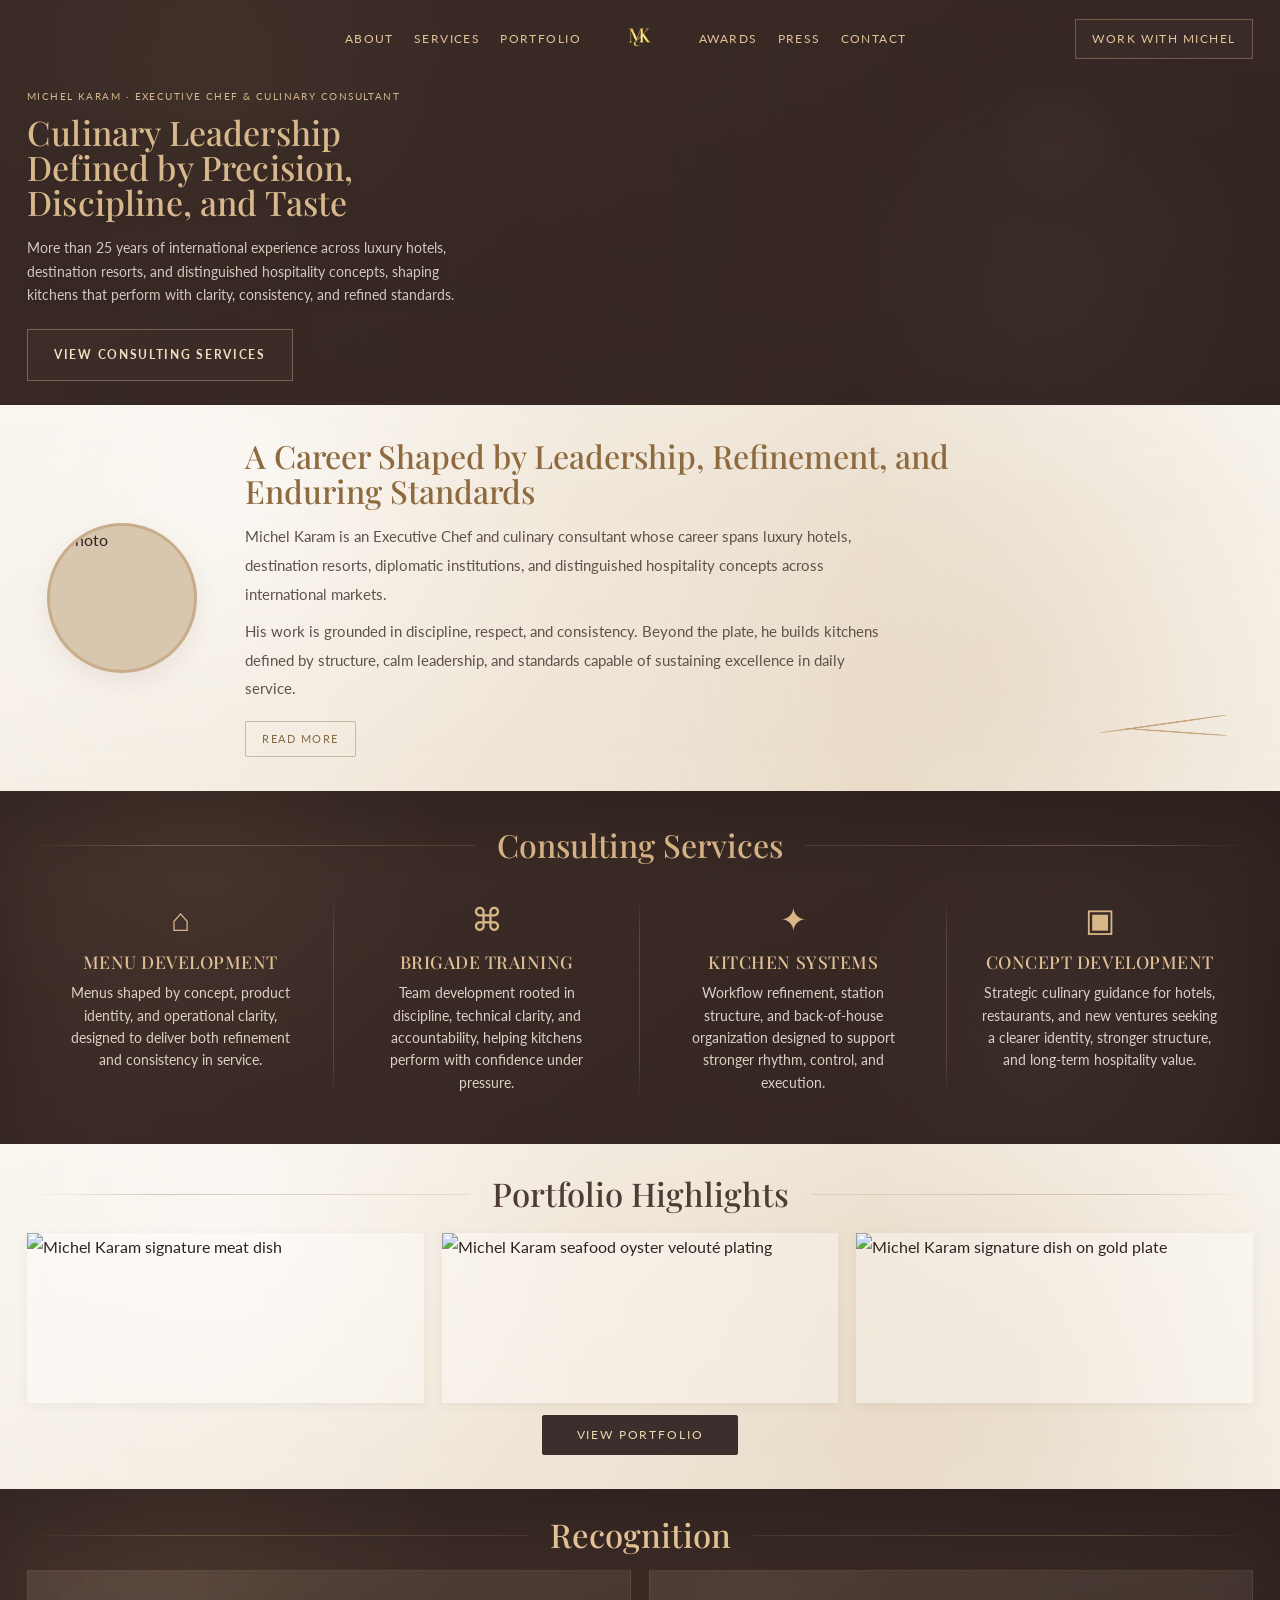
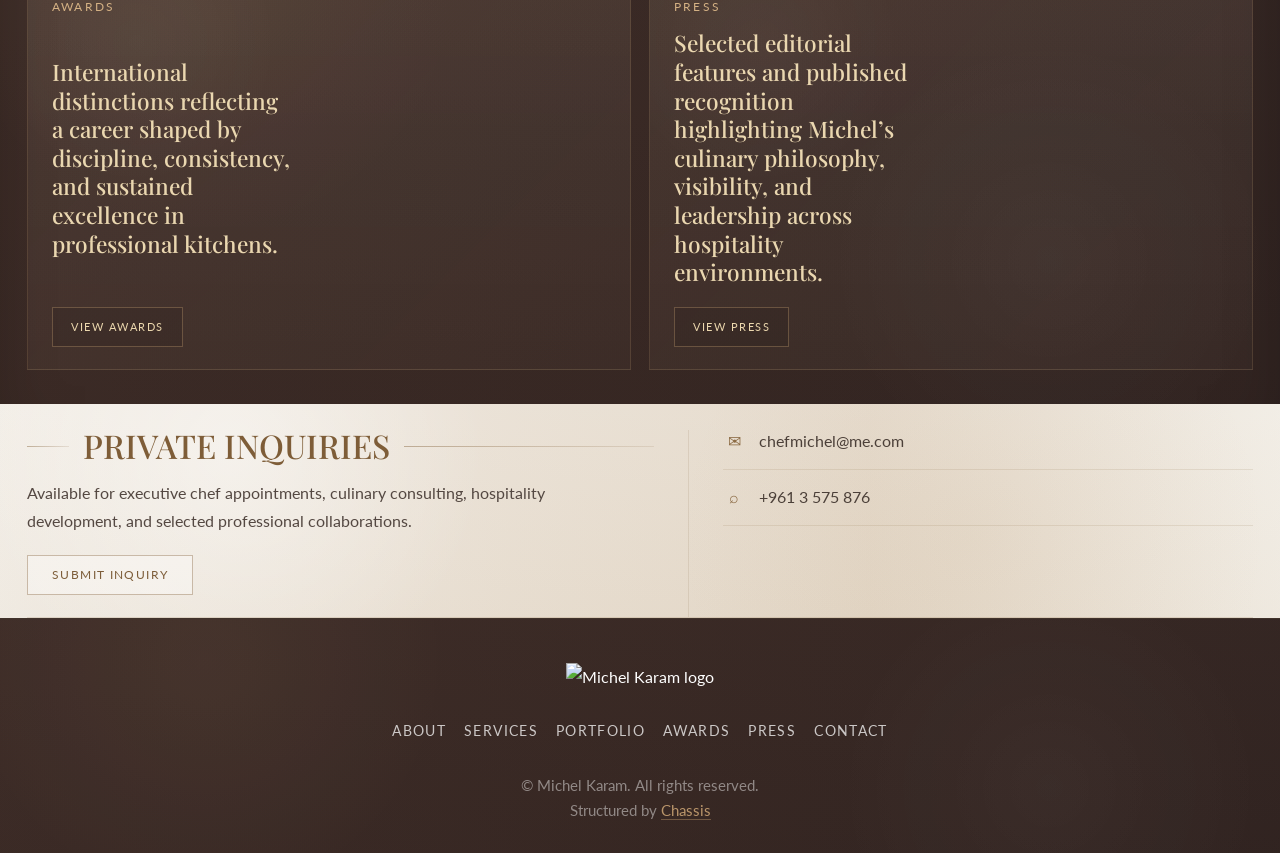
==== commit 7ca78213: "update" ====
--- a/index.html
+++ b/index.html
@@ -3,13 +3,21 @@
 <head>
   <meta charset="UTF-8" />
   <meta name="viewport" content="width=device-width, initial-scale=1.0" />
-  <link rel="icon" type="image/png" href="/chef-michel-karam/assets/favicon/favicon.png">
-
-  <title>Michel Karam | Executive Chef & Culinary Consultant</title>
-  <meta
-    name="description"
-    content="Michel Karam is an Executive Chef and culinary consultant with over 25 years of international experience shaping refined kitchens, hospitality concepts, and high-performance culinary operations."
-  />
+  <link rel="icon" type="image/png" href="/favicon.png">
+<link rel="shortcut icon" href="/favicon.png">
+
+  <title>Chef Michel Karam | Executive Chef & Culinary Consultant</title>
+
+  <meta name="description" content="Executive Chef Michel Karam offering high-end culinary consulting, menu development, and hospitality expertise for restaurants, hotels, and private clients.">
+  <meta name="keywords" content="Chef Michel Karam, executive chef Lebanon, culinary consultant, restaurant consultant, menu development, hospitality expert">
+  <meta name="author" content="Chef Michel Karam">
+
+  <!-- Favicon -->
+  <link rel="icon" href="/assets/favicon/favicon.png">
+  <link rel="apple-touch-icon" href="/assets/favicon/favicon.png">
+
+  <!-- Theme color -->
+  <meta name="theme-color" content="#1C1C1C">
 
   <!-- Fonts -->
   <link rel="preconnect" href="https://fonts.googleapis.com" />
@@ -19,6 +27,7 @@
     rel="stylesheet"
   />
 
+  <!-- Styles -->
   <link rel="stylesheet" href="style.css" />
 </head>
 <body>
@@ -292,10 +301,15 @@
         <a href="contact.html">Contact</a>
       </div>
 
-      <p class="footer-copy">© Michel Karam. All rights reserved.</p>
-    </div>
-  </footer>
+      <p class="footer-copy">
+  © Michel Karam. All rights reserved.
+  <br />
+  Structured by 
+  <a href="https://chassislb.com" target="_blank" rel="noopener" class="footer-credit-link">
+    Chassis
+  </a>
+</p>
 
   <script src="script.js"></script>
 </body>
-</html>+</html>
--- a/style.css
+++ b/style.css
@@ -1309,6 +1309,18 @@
   margin-top: 8px;
 }
 
+.footer-credit-link {
+  color: rgba(200, 161, 114, 0.9);
+  text-decoration: none;
+  border-bottom: 1px solid rgba(200, 161, 114, 0.4);
+  transition: 0.3s ease;
+}
+
+.footer-credit-link:hover {
+  color: #f0d8b0;
+  border-bottom: 1px solid rgba(200, 161, 114, 0.8);
+}
+
 /* ---------- REVEAL ---------- */
 
 .reveal {
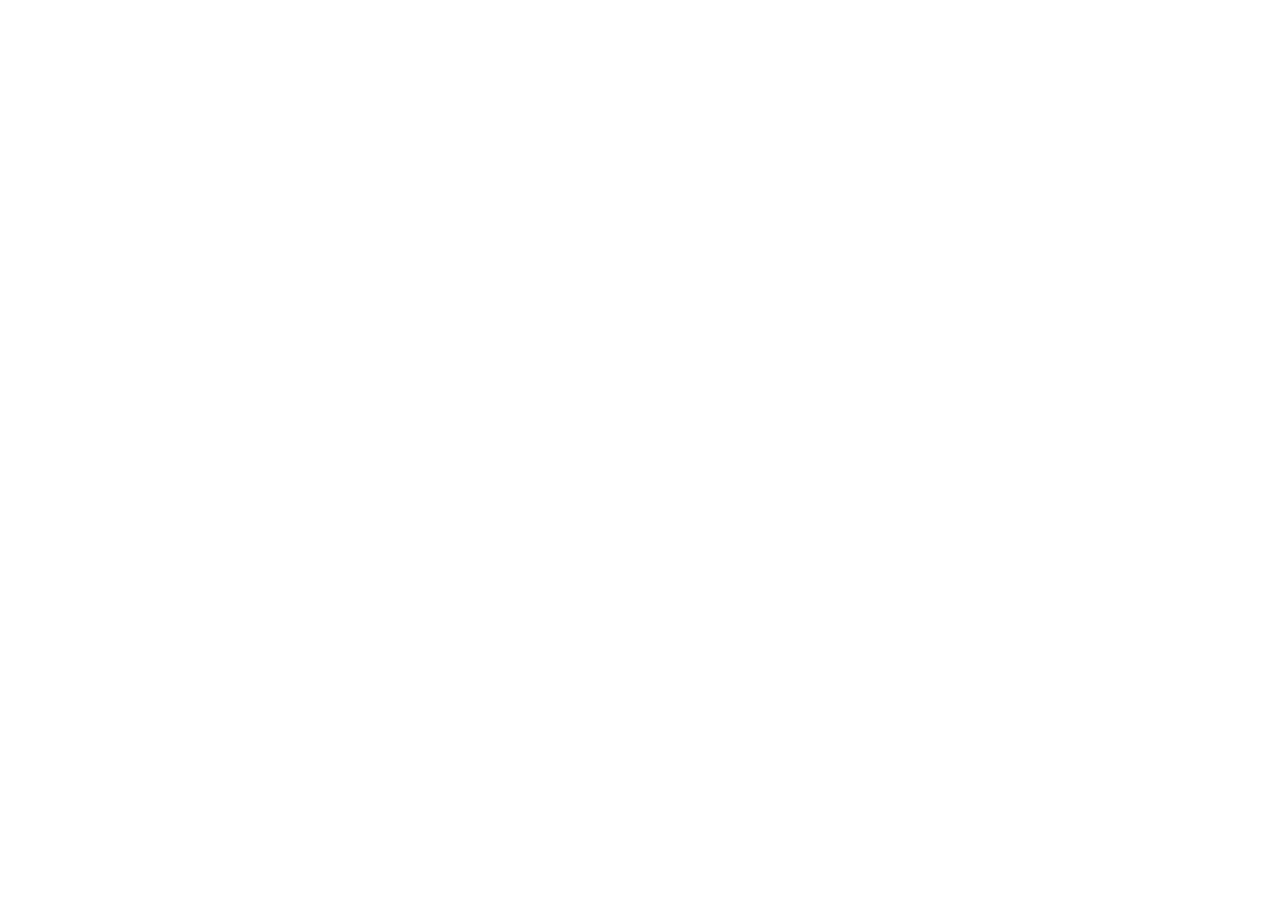
==== commit fcab5200: "Update index.html" ====
--- a/index.html
+++ b/index.html
@@ -3,21 +3,35 @@
 <head>
   <meta charset="UTF-8" />
   <meta name="viewport" content="width=device-width, initial-scale=1.0" />
-  <link rel="icon" type="image/png" href="/favicon.png">
-<link rel="shortcut icon" href="/favicon.png">
+
+  <!-- Redirect /index.html to / -->
+  <script>
+    if (window.location.pathname.endsWith("/index.html")) {
+      window.location.replace("https://chefmichelkaram.com/");
+    }
+  </script>
+
+  <!-- Canonical -->
+  <link rel="canonical" href="https://chefmichelkaram.com/" />
+
+  <!-- Favicon -->
+  <link rel="icon" type="image/png" href="/favicon.png" />
+  <link rel="shortcut icon" href="/favicon.png" />
+  <link rel="icon" href="/assets/favicon/favicon.png" />
+  <link rel="apple-touch-icon" href="/assets/favicon/favicon.png" />
 
   <title>Chef Michel Karam | Executive Chef & Culinary Consultant</title>
 
-  <meta name="description" content="Executive Chef Michel Karam offering high-end culinary consulting, menu development, and hospitality expertise for restaurants, hotels, and private clients.">
-  <meta name="keywords" content="Chef Michel Karam, executive chef Lebanon, culinary consultant, restaurant consultant, menu development, hospitality expert">
-  <meta name="author" content="Chef Michel Karam">
-
-  <!-- Favicon -->
-  <link rel="icon" href="/assets/favicon/favicon.png">
-  <link rel="apple-touch-icon" href="/assets/favicon/favicon.png">
-
-  <!-- Theme color -->
-  <meta name="theme-color" content="#1C1C1C">
+  <meta
+    name="description"
+    content="Executive Chef Michel Karam offering high-end culinary consulting, menu development, and hospitality expertise for restaurants, hotels, and private clients."
+  />
+  <meta
+    name="keywords"
+    content="Chef Michel Karam, executive chef Lebanon, culinary consultant, restaurant consultant, menu development, hospitality expert"
+  />
+  <meta name="author" content="Chef Michel Karam" />
+  <meta name="theme-color" content="#1C1C1C" />
 
   <!-- Fonts -->
   <link rel="preconnect" href="https://fonts.googleapis.com" />
@@ -45,7 +59,7 @@
             <a href="portfolio.html">Portfolio</a>
           </nav>
 
-          <a href="index.html" class="hero-brand" aria-label="Michel Karam Home">
+          <a href="/" class="hero-brand" aria-label="Michel Karam Home">
             <img src="assets/Logo/mk-monogram.png" alt="Michel Karam monogram" />
           </a>
 
@@ -108,9 +122,9 @@
         <div class="about-preview-image reveal">
           <div class="portrait-circle">
             <img
-  src="assets/Chef/DSC_0033.JPG"
-  alt="photo"
-/>
+              src="assets/Chef/DSC_0033.JPG"
+              alt="photo"
+            />
           </div>
         </div>
 
@@ -302,14 +316,16 @@
       </div>
 
       <p class="footer-copy">
-  © Michel Karam. All rights reserved.
-  <br />
-  Structured by 
-  <a href="https://chassislb.com" target="_blank" rel="noopener" class="footer-credit-link">
-    Chassis
-  </a>
-</p>
+        © Michel Karam. All rights reserved.
+        <br />
+        Structured by
+        <a href="https://chassislb.com" target="_blank" rel="noopener" class="footer-credit-link">
+          Chassis
+        </a>
+      </p>
+    </div>
+  </footer>
 
   <script src="script.js"></script>
 </body>
-</html>
+</html>
--- a/style.css
+++ b/style.css
@@ -1310,15 +1310,38 @@
 }
 
 .footer-credit-link {
-  color: rgba(200, 161, 114, 0.9);
-  text-decoration: none;
-  border-bottom: 1px solid rgba(200, 161, 114, 0.4);
-  transition: 0.3s ease;
-}
-
+  font-family: var(--font-body); /* stays consistent with footer */
+  color: rgba(200, 161, 114, 0.72);
+  letter-spacing: 0.06em;
+  position: relative;
+  transition: color 0.35s ease;
+}
+
+/* underline = elegant gold line, not default */
+.footer-credit-link::after {
+  content: "";
+  position: absolute;
+  left: 0;
+  bottom: -3px;
+  width: 0%;
+  height: 1px;
+  background: linear-gradient(
+    90deg,
+    rgba(200, 161, 114, 0.0),
+    rgba(200, 161, 114, 0.7),
+    rgba(200, 161, 114, 0.0)
+  );
+  transition: width 0.35s ease;
+}
+
+/* hover = soft lift + glow, NOT aggressive */
 .footer-credit-link:hover {
-  color: #f0d8b0;
-  border-bottom: 1px solid rgba(200, 161, 114, 0.8);
+  color: #e6cfaa;
+}
+
+/* animated underline reveal */
+.footer-credit-link:hover::after {
+  width: 100%;
 }
 
 /* ---------- REVEAL ---------- */
